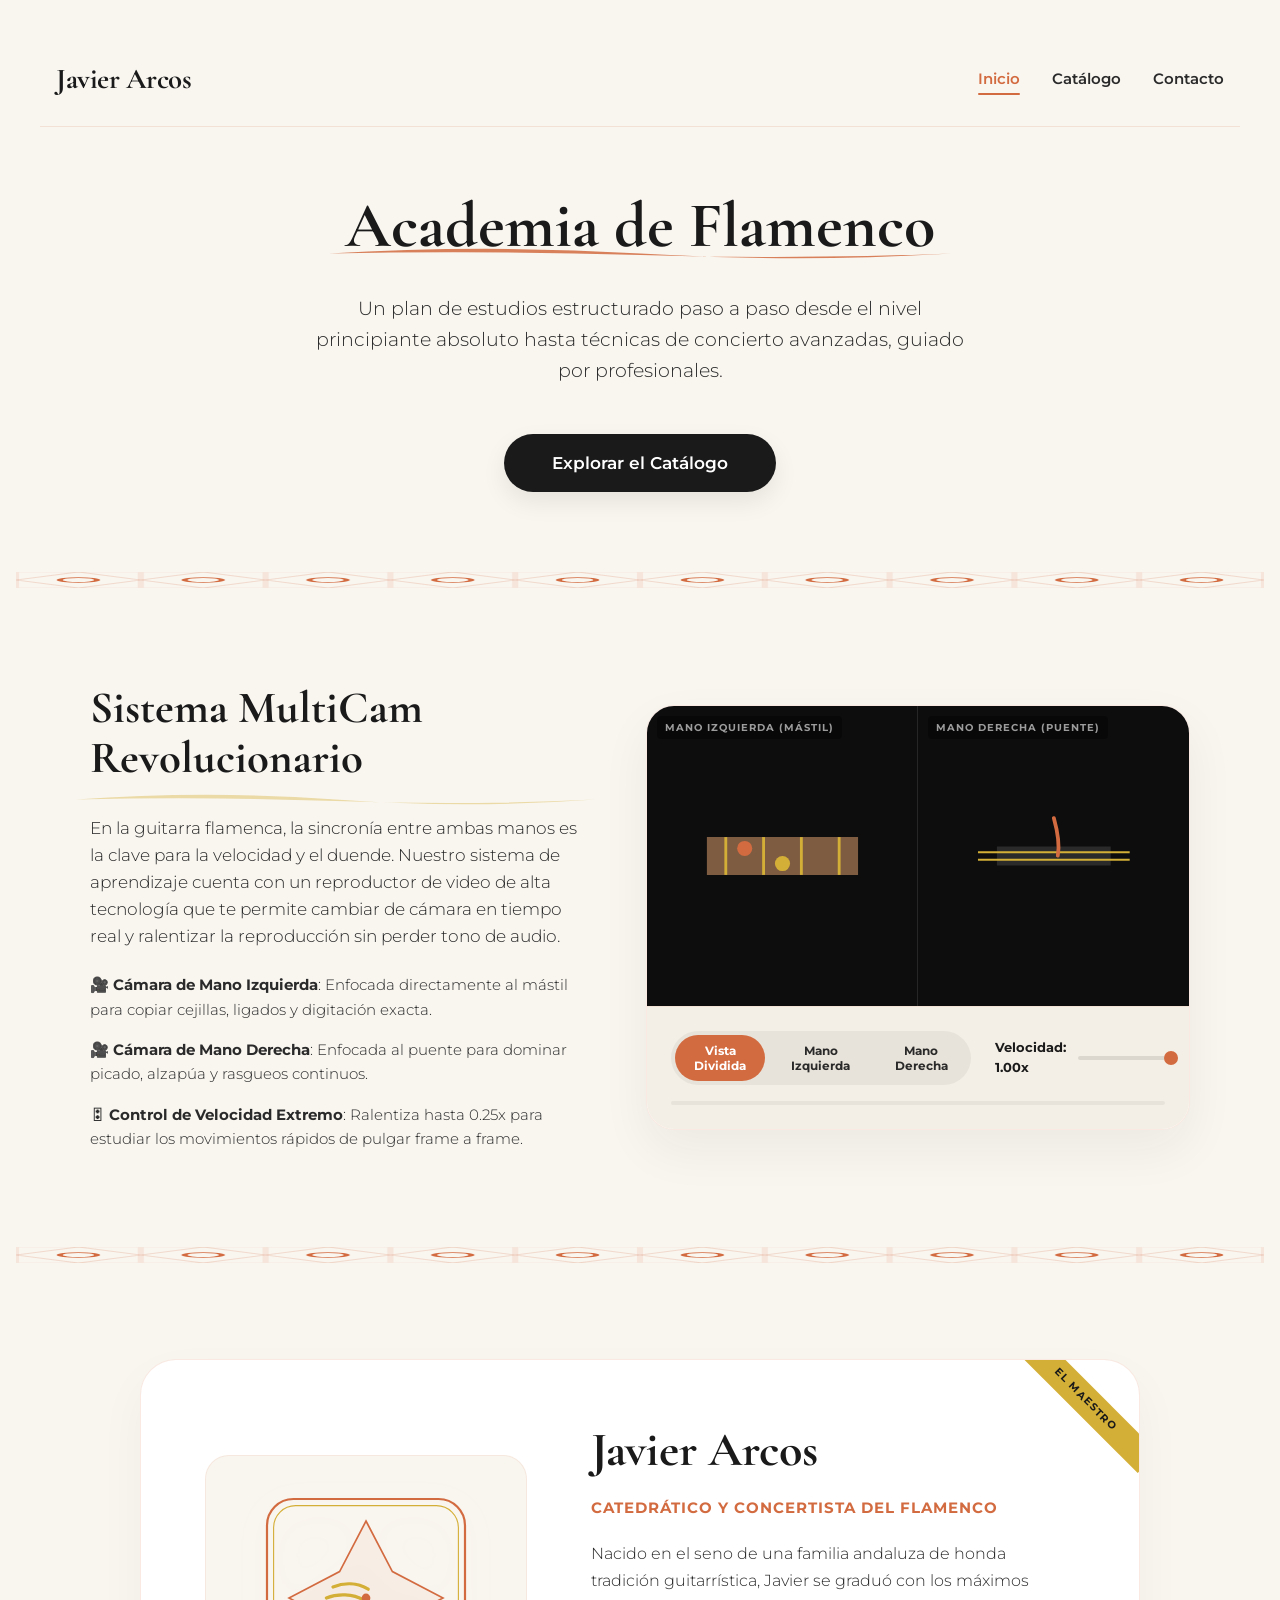
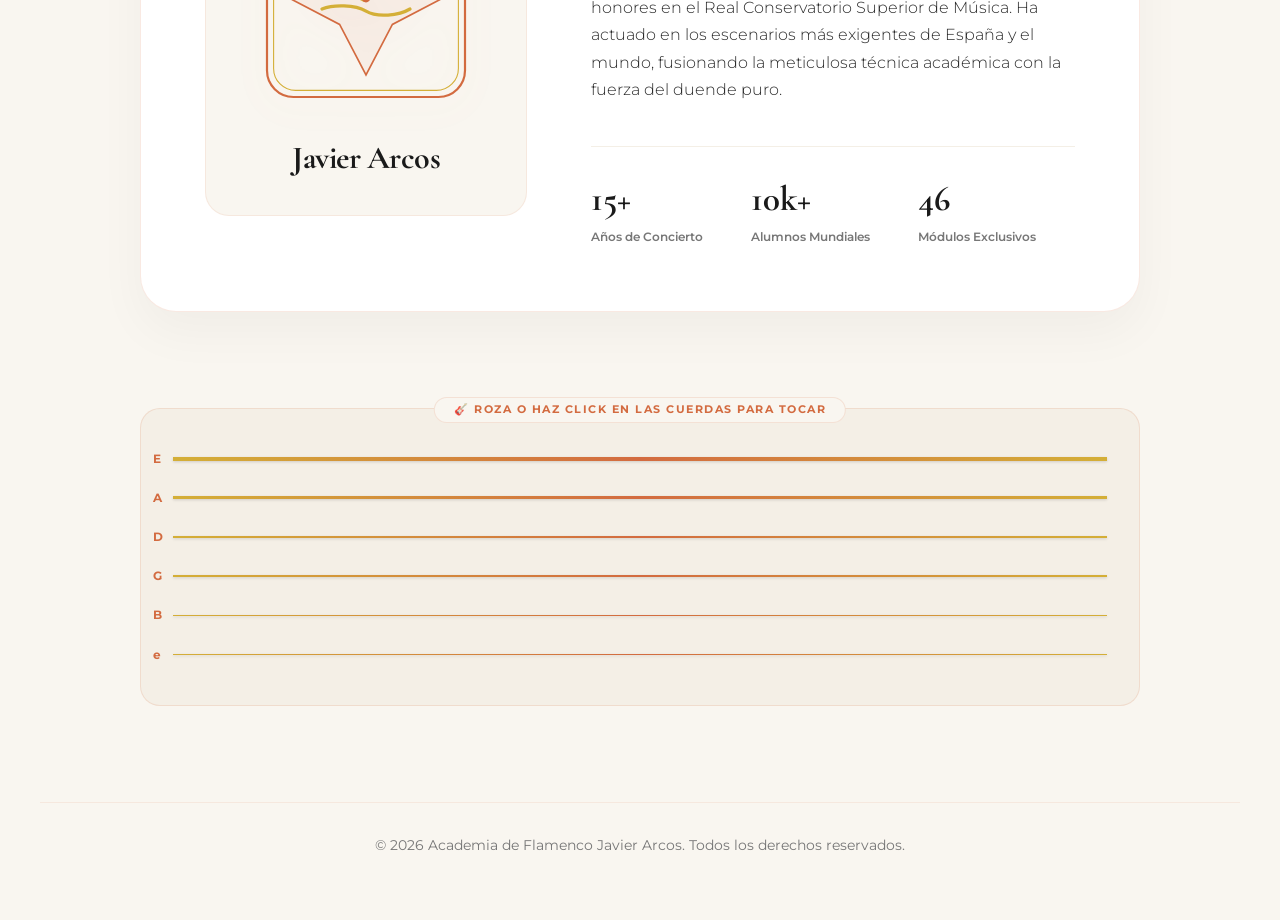
==== index.html @ 4272d0fd "Added initial files" ====
<!DOCTYPE html>
<html lang="es">
<head>
    <meta charset="UTF-8">
    <meta name="viewport" content="width=device-width, initial-scale=1.0">
    <title>Academia de Flamenco Javier Arcos — Inicio</title>
    <!-- Google Fonts: Cormorant Garamond (Serif) & Montserrat (Sans-Serif) -->
    <link rel="preconnect" href="https://fonts.googleapis.com">
    <link rel="preconnect" href="https://fonts.gstatic.com" crossorigin>
    <link href="https://fonts.googleapis.com/css2?family=Cormorant+Garamond:ital,wght@0,400;0,600;0,700;1,400&family=Montserrat:wght@300;400;500;600;700&display=swap" rel="stylesheet">
    
    <style>
        :root {
            --bg-clay: #F9F6F0;
            --bg-clay-dark: #F4EFE6;
            --terra-cotta: #D36B40;
            --pastel-orange: #F4A261;
            --charcoal: #1A1A1A;
            --charcoal-light: #2A2A2A;
            --white: #FFFFFF;
            --transition-smooth: all 0.35s cubic-bezier(0.16, 1, 0.3, 1);
        }

        * {
            box-sizing: border-box;
            margin: 0;
            padding: 0;
        }

        body {
            background-color: var(--bg-clay);
            color: var(--charcoal);
            font-family: 'Montserrat', sans-serif;
            line-height: 1.6;
            padding: 2rem 1rem;
            -webkit-font-smoothing: antialiased;
        }

        /* --- NAVIGATION BAR --- */
        .nav-bar {
            max-width: 1200px;
            margin: 0 auto 3rem auto;
            display: flex;
            justify-content: space-between;
            align-items: center;
            padding: 1.5rem 1rem;
            border-bottom: 1px solid rgba(211, 107, 64, 0.15);
        }

        .nav-logo {
            font-family: 'Cormorant Garamond', serif;
            font-size: 1.8rem;
            font-weight: 700;
            color: var(--charcoal);
            text-decoration: none;
            letter-spacing: -0.5px;
        }

        .nav-links {
            display: flex;
            gap: 2rem;
        }

        .nav-links a {
            font-family: 'Montserrat', sans-serif;
            font-size: 0.95rem;
            font-weight: 600;
            color: var(--charcoal-light);
            text-decoration: none;
            transition: var(--transition-smooth);
            position: relative;
            padding: 0.25rem 0;
        }

        .nav-links a:hover {
            color: var(--terra-cotta);
        }

        .nav-links a.active {
            color: var(--terra-cotta);
        }

        .nav-links a.active::after {
            content: '';
            position: absolute;
            bottom: 0;
            left: 0;
            width: 100%;
            height: 2px;
            background-color: var(--terra-cotta);
            border-radius: 2px;
        }

        /* --- HERO SECTION --- */
        .hero {
            max-width: 1000px;
            margin: 4rem auto;
            text-align: center;
            display: flex;
            flex-direction: column;
            align-items: center;
            gap: 1.5rem;
        }

        .hero h1 {
            font-family: 'Cormorant Garamond', serif;
            font-size: 4rem;
            font-weight: 700;
            line-height: 1.1;
            color: var(--charcoal);
            max-width: 800px;
        }

        .hero p {
            font-size: 1.2rem;
            font-weight: 300;
            color: var(--charcoal-light);
            max-width: 650px;
            margin-bottom: 1.5rem;
        }

        .hero-btn {
            background-color: var(--charcoal);
            color: var(--white);
            border: none;
            padding: 1rem 3rem;
            border-radius: 100px;
            font-weight: 600;
            font-size: 1.05rem;
            text-decoration: none;
            cursor: pointer;
            transition: var(--transition-smooth);
            box-shadow: 0 10px 25px rgba(0, 0, 0, 0.08);
            position: relative;
            overflow: hidden;
            display: inline-block;
        }

        .hero-btn:hover {
            background-color: var(--terra-cotta);
            box-shadow: 0 10px 30px rgba(213, 107, 64, 0.3);
            transform: translateY(-2px);
        }

        /* --- BRUSH STROKES --- */
        .brush-stroke-container {
            position: relative;
            display: inline-block;
            margin-bottom: 0.5rem;
        }

        .brush-stroke-bg {
            position: absolute;
            bottom: -5px;
            left: -5%;
            width: 110%;
            height: 25px;
            z-index: -1;
            pointer-events: none;
        }

        /* --- MUDEJAR DIVIDERS --- */
        .mudejar-divider {
            width: 100%;
            height: 16px;
            display: block;
            margin: 5rem 0;
        }

        /* --- TEACHER CARD SPOTLIGHT --- */
        .teacher-spotlight {
            max-width: 1000px;
            margin: 6rem auto;
            background-color: var(--white);
            border-radius: 36px;
            box-shadow: 0 20px 50px rgba(26,26,26,0.04);
            border: 1px solid rgba(211, 107, 64, 0.15);
            padding: 4rem;
            position: relative;
            overflow: hidden;
        }

        .spotlight-badge {
            position: absolute;
            top: 25px;
            right: -35px;
            background-color: #D4AF37;
            color: var(--charcoal);
            font-size: 0.65rem;
            font-weight: 700;
            padding: 0.4rem 3rem;
            transform: rotate(45deg);
            letter-spacing: 1.5px;
        }

        .teacher-grid {
            display: grid;
            grid-template-columns: 0.8fr 1.2fr;
            gap: 4rem;
            align-items: center;
        }

        .teacher-card-visual {
            background-color: var(--bg-clay);
            border-radius: 24px;
            padding: 2rem;
            border: 1px solid rgba(211, 107, 64, 0.1);
            display: flex;
            flex-direction: column;
            align-items: center;
            gap: 1.5rem;
            position: relative;
        }

        .teacher-svg {
            width: 100%;
            max-width: 220px;
            filter: drop-shadow(0 8px 16px rgba(213, 107, 64, 0.1));
        }

        .teacher-title-overlay {
            font-family: 'Cormorant Garamond', serif;
            font-size: 2rem;
            font-weight: 700;
            color: var(--charcoal);
            text-align: center;
            letter-spacing: -0.5px;
        }

        .teacher-card-bio {
            display: flex;
            flex-direction: column;
            gap: 1.2rem;
        }

        .teacher-card-bio h2 {
            font-family: 'Cormorant Garamond', serif;
            font-size: 3rem;
            font-weight: 700;
            line-height: 1.1;
        }

        .teacher-subtitle {
            font-size: 0.95rem;
            font-weight: 700;
            color: var(--terra-cotta);
            text-transform: uppercase;
            letter-spacing: 1px;
        }

        .teacher-text {
            font-size: 1rem;
            font-weight: 300;
            color: var(--charcoal-light);
            line-height: 1.7;
        }

        .teacher-stats {
            display: flex;
            gap: 3rem;
            margin-top: 1.5rem;
            border-top: 1px solid var(--bg-clay-dark);
            padding-top: 1.5rem;
        }

        .stat-item {
            display: flex;
            flex-direction: column;
        }

        .stat-num {
            font-family: 'Cormorant Garamond', serif;
            font-size: 2.2rem;
            font-weight: 700;
            color: var(--charcoal);
        }

        .stat-label {
            font-size: 0.75rem;
            color: #777;
            font-weight: 600;
        }

        /* --- GUITAR STRINGS BOARD --- */
        .guitar-strings-board {
            width: 100%;
            max-width: 1000px;
            margin: 6rem auto;
            display: flex;
            flex-direction: column;
            gap: 1.2rem;
            padding: 2.5rem 2rem;
            background-color: var(--bg-clay-dark);
            border-radius: 20px;
            border: 1px solid rgba(211, 107, 64, 0.15);
            position: relative;
        }
        
        .guitar-strings-board::before {
            content: '🎸 ROZA O HAZ CLICK EN LAS CUERDAS PARA TOCAR';
            position: absolute;
            top: -12px;
            left: 50%;
            transform: translateX(-50%);
            font-size: 0.7rem;
            font-weight: 700;
            letter-spacing: 1.5px;
            color: var(--terra-cotta);
            background-color: var(--bg-clay);
            padding: 0.2rem 1.2rem;
            border-radius: 100px;
            border: 1px solid rgba(211, 107, 64, 0.15);
        }

        .guitar-string-wrap {
            width: 100%;
            height: 20px;
            display: flex;
            align-items: center;
            position: relative;
            cursor: pointer;
        }

        .guitar-string {
            width: 100%;
            height: var(--thickness);
            background: linear-gradient(90deg, #D4AF37 0%, #D36B40 50%, #D4AF37 100%);
            box-shadow: 0 1px 3px rgba(0,0,0,0.15);
            position: relative;
            transform-origin: 50% 50%;
        }

        .guitar-string-wrap::after {
            content: attr(data-note);
            position: absolute;
            left: -20px;
            top: 50%;
            transform: translateY(-50%);
            font-size: 0.75rem;
            font-weight: 700;
            color: var(--terra-cotta);
        }

        .guitar-string.vibrating {
            animation: pluck 0.6s ease-out;
        }

        @keyframes pluck {
            0% { transform: scaleY(1); }
            15% { transform: translateY(-8px) scaleY(1.3); }
            30% { transform: translateY(6px) scaleY(1.1); }
            45% { transform: translateY(-4px) scaleY(1.2); }
            60% { transform: translateY(3px) scaleY(1.05); }
            75% { transform: translateY(-1.5px) scaleY(1.1); }
            90% { transform: translateY(0.7px) scaleY(1.02); }
            100% { transform: translateY(0) scaleY(1); }
        }

        /* --- MULTICAM WIDGET --- */
        .multicam-section {
            max-width: 1100px;
            margin: 6rem auto;
            display: grid;
            grid-template-columns: 0.95fr 1.05fr;
            gap: 4rem;
            align-items: center;
        }

        .multicam-info h2 {
            font-family: 'Cormorant Garamond', serif;
            font-size: 2.8rem;
            line-height: 1.1;
            margin-bottom: 1.5rem;
        }

        .multicam-info p {
            font-size: 1.05rem;
            font-weight: 300;
            color: var(--charcoal-light);
            margin-bottom: 1.5rem;
        }

        .multicam-features-list {
            list-style: none;
            display: flex;
            flex-direction: column;
            gap: 1rem;
        }

        .multicam-features-list li {
            font-size: 0.95rem;
            font-weight: 300;
            color: var(--charcoal-light);
        }

        /* The Mockup Player Widget */
        .multicam-player-widget {
            background-color: var(--white);
            border-radius: 28px;
            overflow: hidden;
            box-shadow: 0 20px 50px rgba(26,26,26,0.06);
            border: 1px solid rgba(211, 107, 64, 0.15);
            display: flex;
            flex-direction: column;
        }

        .player-screen {
            background-color: #0d0d0d;
            height: 300px;
            position: relative;
            overflow: hidden;
        }

        .player-view-split {
            display: grid;
            grid-template-columns: 1fr 1fr;
            height: 100%;
            transition: var(--transition-smooth);
        }

        .split-view {
            height: 100%;
            display: flex;
            flex-direction: column;
            justify-content: center;
            align-items: center;
            position: relative;
            border-right: 1px solid rgba(255, 255, 255, 0.1);
        }

        .split-view:last-child {
            border-right: none;
        }

        .view-label {
            position: absolute;
            top: 10px;
            left: 10px;
            font-size: 0.65rem;
            font-weight: 700;
            text-transform: uppercase;
            letter-spacing: 1px;
            color: rgba(255,255,255,0.6);
            background-color: rgba(0,0,0,0.4);
            padding: 0.2rem 0.5rem;
            border-radius: 4px;
            z-index: 5;
        }

        .fret-svg, .bridge-svg {
            width: 70%;
            height: 70%;
        }

        /* SVG Animations */
        @keyframes fretMove {
            0% { transform: translate(0, 0); }
            50% { transform: translate(15px, -5px); }
            100% { transform: translate(0, 0); }
        }

        @keyframes bridgeStrum {
            0% { stroke-dashoffset: 0; opacity: 0.5; }
            50% { stroke-dashoffset: 10; opacity: 1; transform: scaleY(1.1); }
            100% { stroke-dashoffset: 0; opacity: 0.5; }
        }

        .finger-dot {
            animation: fretMove 2s infinite ease-in-out;
        }
        .finger-dot-delayed {
            animation: fretMove 2s infinite ease-in-out;
            animation-delay: 1s;
        }
        .strum-arc {
            stroke-dasharray: 20;
            animation: bridgeStrum 1s infinite ease-in-out;
            transform-origin: 50% 50%;
        }

        .player-controls {
            padding: 1.5rem;
            background-color: var(--bg-clay-dark);
            border-top: 1px solid rgba(211, 107, 64, 0.1);
        }

        .control-row {
            display: flex;
            justify-content: space-between;
            align-items: center;
            gap: 1.5rem;
            margin-bottom: 1rem;
        }

        .camera-tabs {
            display: flex;
            gap: 0.4rem;
            background-color: rgba(0,0,0,0.05);
            padding: 0.25rem;
            border-radius: 100px;
        }

        .camera-tab {
            background: none;
            border: none;
            outline: none;
            padding: 0.5rem 1.2rem;
            font-family: 'Montserrat', sans-serif;
            font-size: 0.75rem;
            font-weight: 700;
            color: var(--charcoal-light);
            border-radius: 100px;
            cursor: pointer;
            transition: var(--transition-smooth);
        }

        .camera-tab.active {
            background-color: var(--terra-cotta);
            color: var(--white);
        }

        .playback-speed {
            display: flex;
            align-items: center;
            gap: 0.75rem;
            font-size: 0.8rem;
            font-weight: 700;
            color: var(--charcoal);
        }

        .playback-speed input[type="range"] {
            -webkit-appearance: none;
            width: 100px;
            height: 4px;
            background: rgba(0,0,0,0.1);
            border-radius: 10px;
            outline: none;
        }

        .playback-speed input[type="range"]::-webkit-slider-thumb {
            -webkit-appearance: none;
            width: 14px;
            height: 14px;
            border-radius: 50%;
            background-color: var(--terra-cotta);
            cursor: pointer;
            transition: var(--transition-smooth);
        }

        .playback-speed input[type="range"]::-webkit-slider-thumb:hover {
            transform: scale(1.2);
        }

        .timeline-bar {
            width: 100%;
            height: 4px;
            background-color: rgba(0,0,0,0.05);
            border-radius: 10px;
            overflow: hidden;
        }

        .timeline-progress {
            width: 0%;
            height: 100%;
            background-color: var(--terra-cotta);
            animation: progressTime 10s infinite linear;
        }

        @keyframes progressTime {
            0% { width: 0%; }
            100% { width: 100%; }
        }

        /* Footer styling */
        footer {
            max-width: 1200px;
            margin: 6rem auto 2rem auto;
            text-align: center;
            border-top: 1px solid rgba(211, 107, 64, 0.1);
            padding-top: 2rem;
            font-size: 0.85rem;
            color: #777;
        }

        @media (max-width: 850px) {
            .hero h1 {
                font-size: 2.8rem;
            }
            .multicam-section {
                grid-template-columns: 1fr;
                gap: 2.5rem;
            }
            .nav-bar {
                flex-direction: column;
                gap: 1rem;
            }
        }
    </style>
</head>
<body>

    <nav class="nav-bar">
        <a href="index.html" class="nav-logo">Javier Arcos</a>
        <div class="nav-links">
            <a href="index.html" class="active">Inicio</a>
            <a href="catalogo.html">Catálogo</a>
            <a href="contacto.html">Contacto</a>
        </div>
    </nav>

    <main>
        <!-- Hero section -->
        <section class="hero">
            <div class="brush-stroke-container">
                <h1>Academia de Flamenco</h1>
                <svg class="brush-stroke-bg" viewBox="0 0 500 80" preserveAspectRatio="none">
                    <path d="M 10,40 Q 130,10 250,40 T 490,40 Q 370,60 250,45 T 10,40" fill="var(--terra-cotta)" opacity="0.85"/>
                </svg>
            </div>
            <p>Un plan de estudios estructurado paso a paso desde el nivel principiante absoluto hasta técnicas de concierto avanzadas, guiado por profesionales.</p>
            <a href="catalogo.html" class="hero-btn">Explorar el Catálogo</a>
        </section>

        <!-- Mudéjar Divider -->
        <svg class="mudejar-divider" viewBox="0 0 100 10" preserveAspectRatio="none">
            <pattern id="tile-pattern-1" width="10" height="10" patternUnits="userSpaceOnUse">
                <rect width="10" height="10" fill="none" stroke="rgba(211, 107, 64, 0.12)" stroke-width="0.5"/>
                <path d="M 5,0 L 10,5 L 5,10 L 0,5 Z" fill="none" stroke="rgba(211, 107, 64, 0.2)" stroke-width="0.5"/>
                <circle cx="5" cy="5" r="1.5" fill="none" stroke="var(--terra-cotta)" stroke-width="0.5"/>
            </pattern>
            <rect width="100" height="10" fill="url(#tile-pattern-1)" />
        </svg>

        <!-- MultiCam Section -->
        <section class="multicam-section">
            <div class="multicam-info">
                <div class="brush-stroke-container">
                    <h2>Sistema MultiCam Revolucionario</h2>
                    <svg class="brush-stroke-bg" viewBox="0 0 500 80" preserveAspectRatio="none">
                        <path d="M 10,40 Q 130,10 250,40 T 490,40 Q 370,60 250,45 T 10,40" fill="#D4AF37" opacity="0.4"/>
                    </svg>
                </div>
                <p>
                    En la guitarra flamenca, la sincronía entre ambas manos es la clave para la velocidad y el duende. Nuestro sistema de aprendizaje cuenta con un reproductor de video de alta tecnología que te permite cambiar de cámara en tiempo real y ralentizar la reproducción sin perder tono de audio.
                </p>
                <ul class="multicam-features-list">
                    <li>🎥 <strong>Cámara de Mano Izquierda</strong>: Enfocada directamente al mástil para copiar cejillas, ligados y digitación exacta.</li>
                    <li>🎥 <strong>Cámara de Mano Derecha</strong>: Enfocada al puente para dominar picado, alzapúa y rasgueos continuos.</li>
                    <li>🎛 <strong>Control de Velocidad Extremo</strong>: Ralentiza hasta 0.25x para estudiar los movimientos rápidos de pulgar frame a frame.</li>
                </ul>
            </div>

            <!-- Interactive MultiCam Mockup Player -->
            <div class="multicam-player-widget">
                <div class="player-screen">
                    <div class="player-view-split" id="player-view-split">
                        <div class="split-view left-view">
                            <div class="view-label">Mano Izquierda (Mástil)</div>
                            <!-- Vector Guitar neck drawing -->
                            <svg viewBox="0 0 100 100" class="fret-svg">
                                <line x1="10" y1="50" x2="90" y2="50" stroke="#7D5C42" stroke-width="20"/>
                                <line x1="20" y1="40" x2="20" y2="60" stroke="#D4AF37" stroke-width="1.5"/>
                                <line x1="40" y1="40" x2="40" y2="60" stroke="#D4AF37" stroke-width="1.5"/>
                                <line x1="60" y1="40" x2="60" y2="60" stroke="#D4AF37" stroke-width="1.5"/>
                                <line x1="80" y1="40" x2="80" y2="60" stroke="#D4AF37" stroke-width="1.5"/>
                                <!-- Finger markers -->
                                <circle cx="30" cy="46" r="4" fill="var(--terra-cotta)" class="finger-dot"/>
                                <circle cx="50" cy="54" r="4" fill="#D4AF37" class="finger-dot-delayed"/>
                            </svg>
                        </div>
                        <div class="split-view right-view">
                            <div class="view-label">Mano Derecha (Puente)</div>
                            <!-- Vector Strumming bridge drawing -->
                            <svg viewBox="0 0 100 100" class="bridge-svg">
                                <rect x="20" y="45" width="60" height="10" fill="#2A2A2A"/>
                                <line x1="10" y1="48" x2="90" y2="48" stroke="#D4AF37" stroke-width="1"/>
                                <line x1="10" y1="52" x2="90" y2="52" stroke="#D4AF37" stroke-width="1"/>
                                <!-- Alzapúa finger path animation -->
                                <path d="M 50,30 Q 55,48 50,55" fill="none" stroke="var(--terra-cotta)" stroke-width="2" class="strum-arc" stroke-linecap="round"/>
                            </svg>
                        </div>
                    </div>
                </div>
                
                <div class="player-controls">
                    <div class="control-row">
                        <div class="camera-tabs">
                            <button class="camera-tab active" onclick="setPlayerView('split')">Vista Dividida</button>
                            <button class="camera-tab" onclick="setPlayerView('left')">Mano Izquierda</button>
                            <button class="camera-tab" onclick="setPlayerView('right')">Mano Derecha</button>
                        </div>
                        <div class="playback-speed">
                            <span id="speed-label">Velocidad: 1.00x</span>
                            <input type="range" id="speed-slider" min="0.25" max="1.0" step="0.25" value="1.0" oninput="updatePlayerSpeed(this.value)">
                        </div>
                    </div>
                    <div class="timeline-bar">
                        <div class="timeline-progress" id="timeline-progress"></div>
                    </div>
                </div>
            </div>
        </section>

        <!-- Mudéjar Divider -->
        <svg class="mudejar-divider" viewBox="0 0 100 10" preserveAspectRatio="none">
            <pattern id="tile-pattern-2" width="10" height="10" patternUnits="userSpaceOnUse">
                <rect width="10" height="10" fill="none" stroke="rgba(211, 107, 64, 0.12)" stroke-width="0.5"/>
                <path d="M 5,0 L 10,5 L 5,10 L 0,5 Z" fill="none" stroke="rgba(211, 107, 64, 0.2)" stroke-width="0.5"/>
                <circle cx="5" cy="5" r="1.5" fill="none" stroke="var(--terra-cotta)" stroke-width="0.5"/>
            </pattern>
            <rect width="100" height="10" fill="url(#tile-pattern-2)" />
        </svg>

        <!-- Teacher spotlight section -->
        <section class="teacher-spotlight">
            <div class="spotlight-badge">EL MAESTRO</div>
            <div class="teacher-grid">
                <div class="teacher-card-visual">
                    <!-- Geometric Mudéjar tile frame with vector graphic -->
                    <svg viewBox="0 0 100 100" class="teacher-svg">
                        <rect x="5" y="5" width="90" height="90" rx="12" fill="none" stroke="var(--terra-cotta)" stroke-width="1"/>
                        <rect x="8" y="8" width="84" height="84" rx="10" fill="none" stroke="#D4AF37" stroke-width="0.5"/>
                        <!-- Star tile geometry -->
                        <path d="M 50,15 L 62,38 L 85,50 L 62,62 L 50,85 L 38,62 L 15,50 L 38,38 Z" fill="rgba(213, 107, 64, 0.05)" stroke="var(--terra-cotta)" stroke-width="0.75"/>
                        <!-- Strumming hand vector representation -->
                        <path d="M 30,55 C 35,53 45,53 50,56 C 55,59 65,58 70,55 M 32,50 C 37,48 44,48 49,51 M 35,45 C 40,43 46,43 51,46" fill="none" stroke="#D4AF37" stroke-width="1.5" stroke-linecap="round"/>
                        <circle cx="50" cy="50" r="2" fill="var(--terra-cotta)"/>
                    </svg>
                    <div class="teacher-title-overlay">Javier Arcos</div>
                </div>
                <div class="teacher-card-bio">
                    <h2>Javier Arcos</h2>
                    <p class="teacher-subtitle">Catedrático y Concertista del Flamenco</p>
                    <p class="teacher-text">
                        Nacido en el seno de una familia andaluza de honda tradición guitarrística, Javier se graduó con los máximos honores en el Real Conservatorio Superior de Música. Ha actuado en los escenarios más exigentes de España y el mundo, fusionando la meticulosa técnica académica con la fuerza del duende puro.
                    </p>
                    <div class="teacher-stats">
                        <div class="stat-item">
                            <span class="stat-num">15+</span>
                            <span class="stat-label">Años de Concierto</span>
                        </div>
                        <div class="stat-item">
                            <span class="stat-num">10k+</span>
                            <span class="stat-label">Alumnos Mundiales</span>
                        </div>
                        <div class="stat-item">
                            <span class="stat-num">46</span>
                            <span class="stat-label">Módulos Exclusivos</span>
                        </div>
                    </div>
                </div>
            </div>
        </section>

        <!-- Guitar strings interactive board -->
        <div class="guitar-strings-board">
            <div class="guitar-string-wrap" data-note="E" onclick="pluckString(this)">
                <div class="guitar-string" style="--thickness: 4px;"></div>
            </div>
            <div class="guitar-string-wrap" data-note="A" onclick="pluckString(this)">
                <div class="guitar-string" style="--thickness: 3.2px;"></div>
            </div>
            <div class="guitar-string-wrap" data-note="D" onclick="pluckString(this)">
                <div class="guitar-string" style="--thickness: 2.6px;"></div>
            </div>
            <div class="guitar-string-wrap" data-note="G" onclick="pluckString(this)">
                <div class="guitar-string" style="--thickness: 2px;"></div>
            </div>
            <div class="guitar-string-wrap" data-note="B" onclick="pluckString(this)">
                <div class="guitar-string" style="--thickness: 1.4px;"></div>
            </div>
            <div class="guitar-string-wrap" data-note="e" onclick="pluckString(this)">
                <div class="guitar-string" style="--thickness: 0.9px;"></div>
            </div>
        </div>
    </main>

    <footer>
        <p>&copy; 2026 Academia de Flamenco Javier Arcos. Todos los derechos reservados.</p>
    </footer>

    <script>
        // --- MULTICAM MOCK PLAYER VIEW CONTROLLER ---
        function setPlayerView(view) {
            const screen = document.getElementById('player-view-split');
            const leftView = screen.querySelector('.left-view');
            const rightView = screen.querySelector('.right-view');
            
            // Update active tab buttons
            const tabs = document.querySelectorAll('.camera-tab');
            tabs.forEach(tab => tab.classList.remove('active'));
            
            if (event && event.currentTarget) {
                event.currentTarget.classList.add('active');
            }

            if (view === 'split') {
                screen.style.gridTemplateColumns = '1fr 1fr';
                leftView.style.display = 'flex';
                rightView.style.display = 'flex';
            } else if (view === 'left') {
                screen.style.gridTemplateColumns = '1fr';
                leftView.style.display = 'flex';
                rightView.style.display = 'none';
            } else if (view === 'right') {
                screen.style.gridTemplateColumns = '1fr';
                leftView.style.display = 'none';
                rightView.style.display = 'flex';
            }
        }

        // --- PLAYBACK SPEED CONTROL CONTROLLER ---
        function updatePlayerSpeed(val) {
            const label = document.getElementById('speed-label');
            label.innerText = `Velocidad: ${parseFloat(val).toFixed(2)}x` + (val < 1.0 ? ' (Lento)' : '');
            
            const fingerDots = document.querySelectorAll('.finger-dot, .finger-dot-delayed');
            const strumArcs = document.querySelectorAll('.strum-arc');
            const progress = document.getElementById('timeline-progress');
            
            const factor = 1.0 / val;
            
            fingerDots.forEach(dot => {
                dot.style.animationDuration = `${2 * factor}s`;
            });
            strumArcs.forEach(arc => {
                arc.style.animationDuration = `${1 * factor}s`;
            });
            
            // Re-trigger timeline progression with updated duration
            progress.style.animation = 'none';
            progress.offsetHeight; // trigger reflow
            progress.style.animation = `progressTime ${10 * factor}s infinite linear`;
        }

        // --- WEB AUDIO GUITAR STRING PLUCKER ---
        function playGuitarStringAudio(note) {
            const freqs = {
                'E': 82.41,
                'A': 110.00,
                'D': 146.83,
                'G': 196.00,
                'B': 246.94,
                'e': 329.63
            };
            const freq = freqs[note];
            if (!freq) return;
            
            try {
                const ctx = new (window.AudioContext || window.webkitAudioContext)();
                const osc = ctx.createOscillator();
                const gain = ctx.createGain();
                
                // Classical guitar style plucked string simulation
                osc.type = 'triangle';
                osc.frequency.setValueAtTime(freq, ctx.currentTime);
                
                // Attack & Decay Envelope
                gain.gain.setValueAtTime(0.3, ctx.currentTime);
                gain.gain.exponentialRampToValueAtTime(0.001, ctx.currentTime + 1.2);
                
                osc.connect(gain);
                gain.connect(ctx.destination);
                
                osc.start();
                osc.stop(ctx.currentTime + 1.2);
            } catch (e) {
                console.log("AudioContext blocked or not supported by browser");
            }
        }

        function pluckString(wrapper) {
            const string = wrapper.querySelector('.guitar-string');
            const note = wrapper.getAttribute('data-note');
            
            // Triggers CSS vibration animation
            string.classList.remove('vibrating');
            void string.offsetWidth; // trigger reflow
            string.classList.add('vibrating');
            
            // Plays corresponding note frequency
            playGuitarStringAudio(note);
        }

        // Add hover pluck trigger to string wraps
        document.querySelectorAll('.guitar-string-wrap').forEach(wrap => {
            wrap.addEventListener('mouseenter', () => {
                pluckString(wrap);
            });
        });
    </script>
</body>
</html>
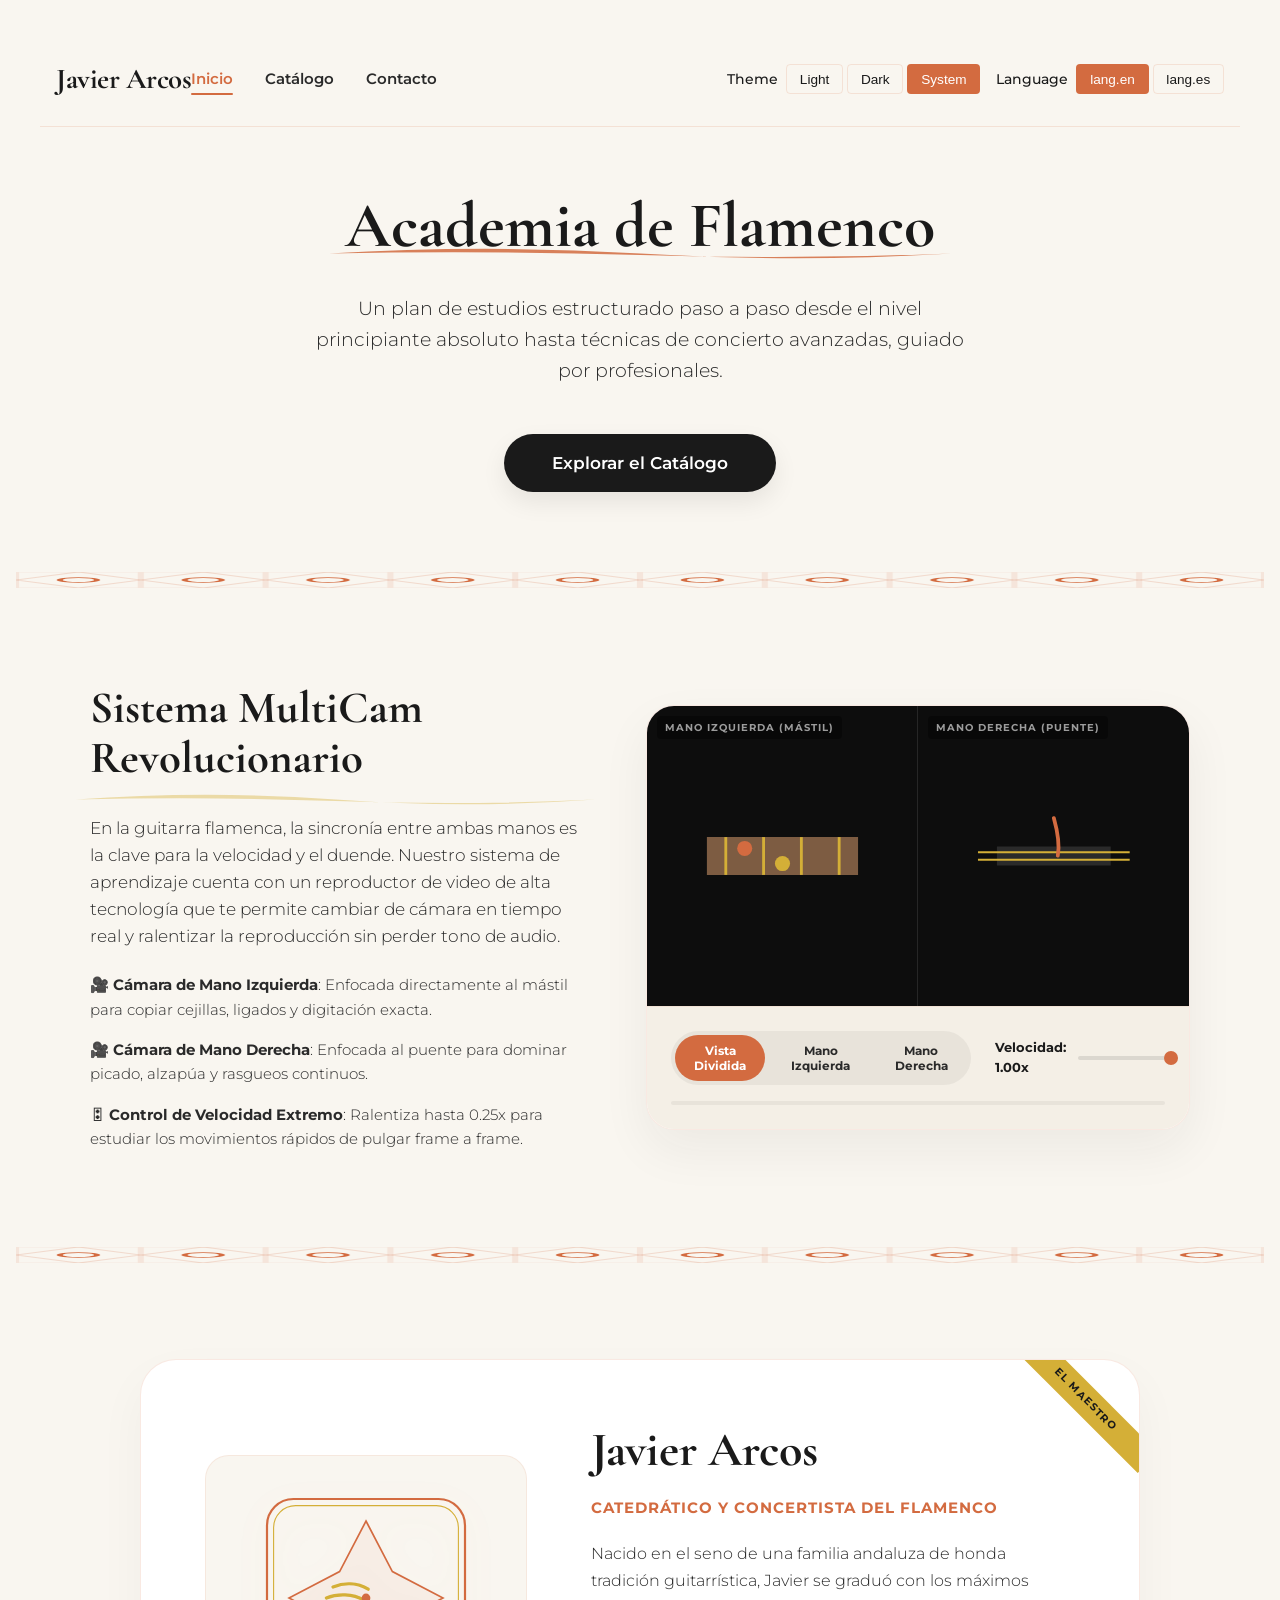
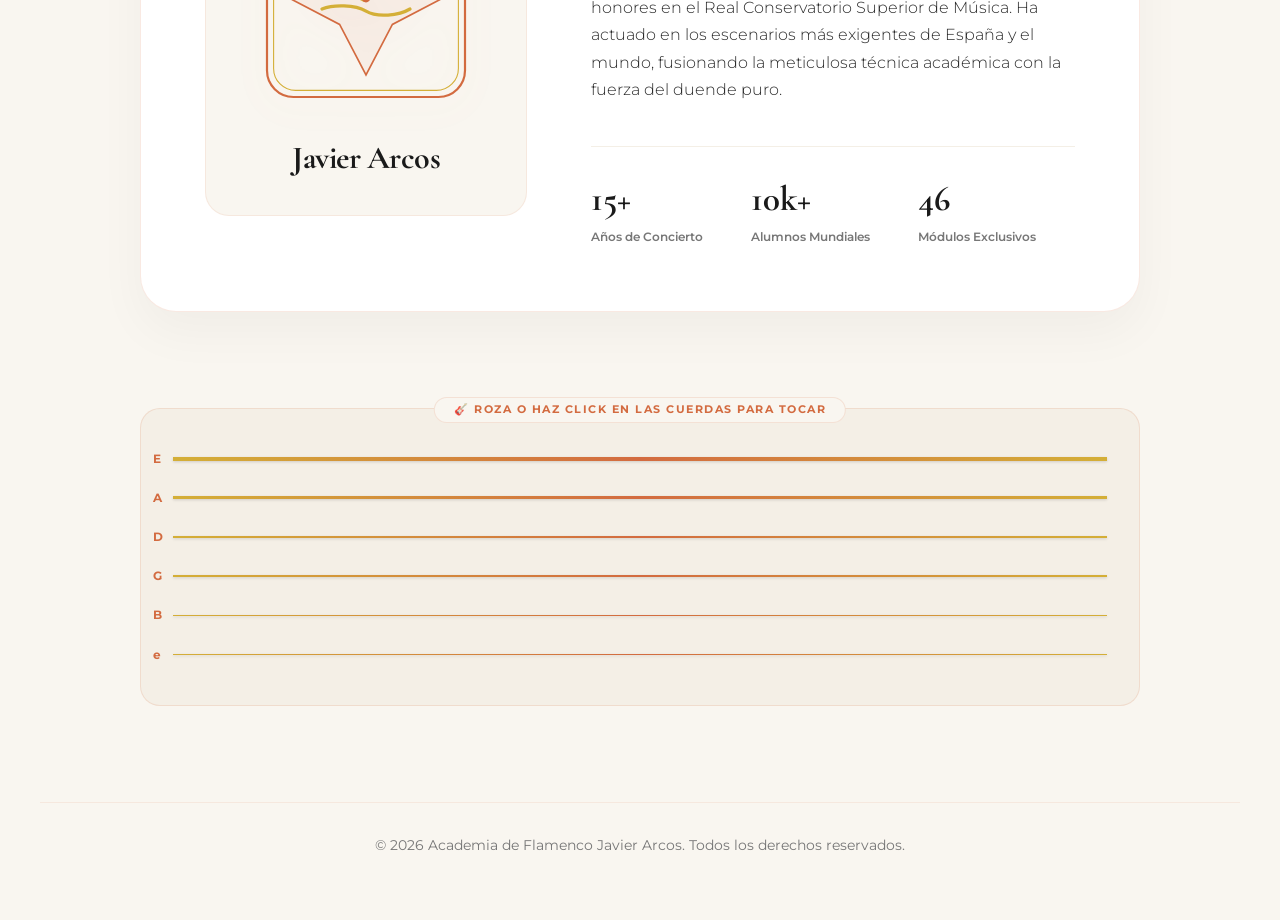
==== commit 764568b1: "feat: implement dark mode and localization system Add comprehensive dark mode support with: - System" ====
--- a/index.html
+++ b/index.html
@@ -596,6 +596,11 @@
             }
         }
     </style>
+    <!-- Theme and Localization -->
+    <link rel="stylesheet" href="./theme.css">
+    <script src="./theme-manager.js"></script>
+    <script src="./i18n-manager.js"></script>
+    <script src="./controls.js"></script>
 </head>
 <body>
 
--- a/theme.css
+++ b/theme.css
@@ -0,0 +1,241 @@
+/**
+ * Theme Stylesheet
+ * Provides dark and light mode color schemes
+ */
+
+:root {
+  /* Light mode colors */
+  --bg-clay: #F9F6F0;
+  --bg-clay-dark: #F4EFE6;
+  --terra-cotta: #D36B40;
+  --pastel-orange: #F4A261;
+  --charcoal: #1A1A1A;
+  --charcoal-light: #2A2A2A;
+  --white: #FFFFFF;
+  --transition-smooth: all 0.35s cubic-bezier(0.16, 1, 0.3, 1);
+  
+  /* Additional light mode colors */
+  --border-color: rgba(211, 107, 64, 0.15);
+  --text-secondary: rgba(26, 26, 26, 0.7);
+  --shadow-light: rgba(26, 26, 26, 0.04);
+  --shadow-medium: rgba(213, 107, 64, 0.3);
+}
+
+/* Dark mode theme */
+[data-theme="dark"] {
+  --bg-clay: #0F0F0F;
+  --bg-clay-dark: #1A1A1A;
+  --terra-cotta: #FF8C5A;
+  --pastel-orange: #FFB380;
+  --charcoal: #E8E8E8;
+  --charcoal-light: #D0D0D0;
+  --white: #1A1A1A;
+  --border-color: rgba(255, 140, 90, 0.2);
+  --text-secondary: rgba(232, 232, 232, 0.7);
+  --shadow-light: rgba(0, 0, 0, 0.3);
+  --shadow-medium: rgba(255, 140, 90, 0.2);
+}
+
+/* Smooth theme transitions */
+html.theme-transition,
+html.theme-transition *,
+html.theme-transition *:before,
+html.theme-transition *:after {
+  transition: background-color 0.35s cubic-bezier(0.16, 1, 0.3, 1),
+              color 0.35s cubic-bezier(0.16, 1, 0.3, 1),
+              border-color 0.35s cubic-bezier(0.16, 1, 0.3, 1),
+              box-shadow 0.35s cubic-bezier(0.16, 1, 0.3, 1) !important;
+}
+
+/* Apply color variables to existing elements */
+body {
+  background-color: var(--bg-clay);
+  color: var(--charcoal);
+}
+
+/* Navigation */
+.nav-bar {
+  border-bottom-color: var(--border-color);
+}
+
+.nav-logo {
+  color: var(--charcoal);
+}
+
+.nav-links a {
+  color: var(--charcoal-light);
+}
+
+.nav-links a:hover {
+  color: var(--terra-cotta);
+}
+
+.nav-links a.active {
+  color: var(--terra-cotta);
+}
+
+.nav-links a.active::after {
+  background-color: var(--terra-cotta);
+}
+
+/* Hero section */
+.hero h1 {
+  color: var(--charcoal);
+}
+
+.hero p {
+  color: var(--charcoal-light);
+}
+
+.hero-btn {
+  background-color: var(--charcoal);
+  color: var(--white) !important;
+}
+
+[data-theme="dark"] .hero-btn {
+  background-color: var(--terra-cotta);
+  color: var(--charcoal) !important;
+}
+
+.hero-btn:hover {
+  background-color: var(--terra-cotta);
+  box-shadow: 0 10px 30px var(--shadow-medium);
+}
+
+/* Cards and containers */
+.teacher-spotlight {
+  background-color: var(--white);
+  border-color: var(--border-color);
+  box-shadow: 0 20px 50px var(--shadow-light);
+}
+
+[data-theme="dark"] .teacher-spotlight {
+  background-color: var(--bg-clay-dark);
+}
+
+/* Form elements */
+input, textarea, select {
+  background-color: var(--white);
+  color: var(--charcoal);
+  border-color: var(--border-color);
+}
+
+[data-theme="dark"] input,
+[data-theme="dark"] textarea,
+[data-theme="dark"] select {
+  background-color: var(--bg-clay-dark);
+  color: var(--charcoal-light);
+}
+
+input::placeholder, textarea::placeholder {
+  color: var(--text-secondary);
+}
+
+/* Buttons */
+button {
+  transition: all 0.35s cubic-bezier(0.16, 1, 0.3, 1);
+}
+
+/* Links */
+a {
+  color: var(--terra-cotta);
+}
+
+a:hover {
+  color: var(--pastel-orange);
+}
+
+/* Code blocks if present */
+code, pre {
+  background-color: var(--white);
+  color: var(--charcoal);
+  border-color: var(--border-color);
+}
+
+[data-theme="dark"] code,
+[data-theme="dark"] pre {
+  background-color: var(--bg-clay-dark);
+  color: var(--charcoal-light);
+}
+
+/* Borders and dividers */
+hr, .divider {
+  border-color: var(--border-color);
+}
+
+/* Theme switcher button styling */
+.theme-switch-button {
+  background: transparent;
+  border: 1px solid var(--border-color);
+  color: var(--charcoal);
+  padding: 0.5rem 1rem;
+  border-radius: 6px;
+  cursor: pointer;
+  font-size: 0.9rem;
+  transition: all 0.35s cubic-bezier(0.16, 1, 0.3, 1);
+  font-weight: 500;
+}
+
+.theme-switch-button:hover {
+  border-color: var(--terra-cotta);
+  color: var(--terra-cotta);
+}
+
+.theme-switch-button.active {
+  background-color: var(--terra-cotta);
+  color: var(--white);
+  border-color: var(--terra-cotta);
+}
+
+[data-theme="dark"] .theme-switch-button.active {
+  color: var(--charcoal);
+}
+
+/* Language switcher styling */
+.lang-switch-button {
+  background: transparent;
+  border: 1px solid var(--border-color);
+  color: var(--charcoal);
+  padding: 0.5rem 1rem;
+  border-radius: 6px;
+  cursor: pointer;
+  font-size: 0.9rem;
+  transition: all 0.35s cubic-bezier(0.16, 1, 0.3, 1);
+  font-weight: 500;
+}
+
+.lang-switch-button:hover {
+  border-color: var(--terra-cotta);
+  color: var(--terra-cotta);
+}
+
+.lang-switch-button.active {
+  background-color: var(--terra-cotta);
+  color: var(--white);
+  border-color: var(--terra-cotta);
+}
+
+[data-theme="dark"] .lang-switch-button.active {
+  color: var(--charcoal);
+}
+
+/* Controls container */
+.controls-container {
+  display: flex;
+  gap: 1rem;
+  align-items: center;
+  flex-wrap: wrap;
+}
+
+.control-group {
+  display: flex;
+  gap: 0.5rem;
+  align-items: center;
+}
+
+.control-label {
+  font-size: 0.9rem;
+  font-weight: 500;
+  color: var(--charcoal);
+  white-space: nowrap;
+}
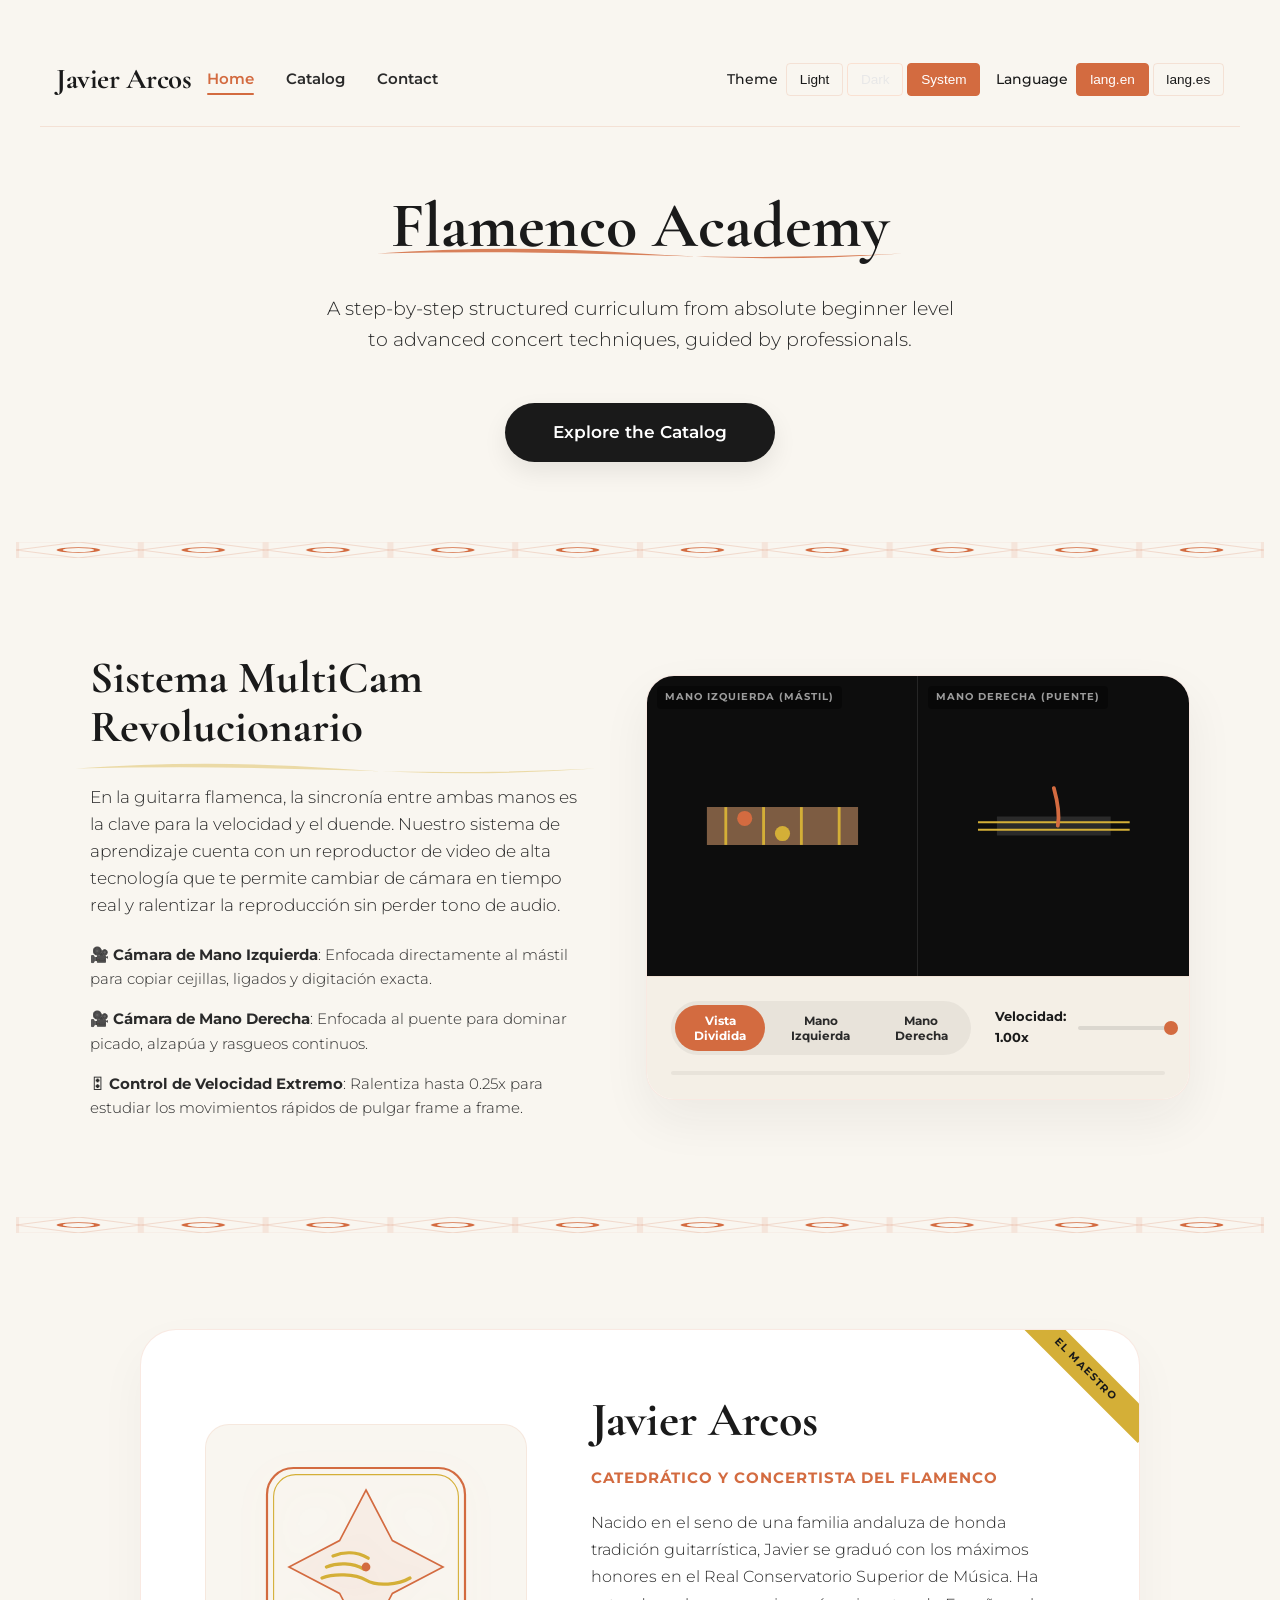
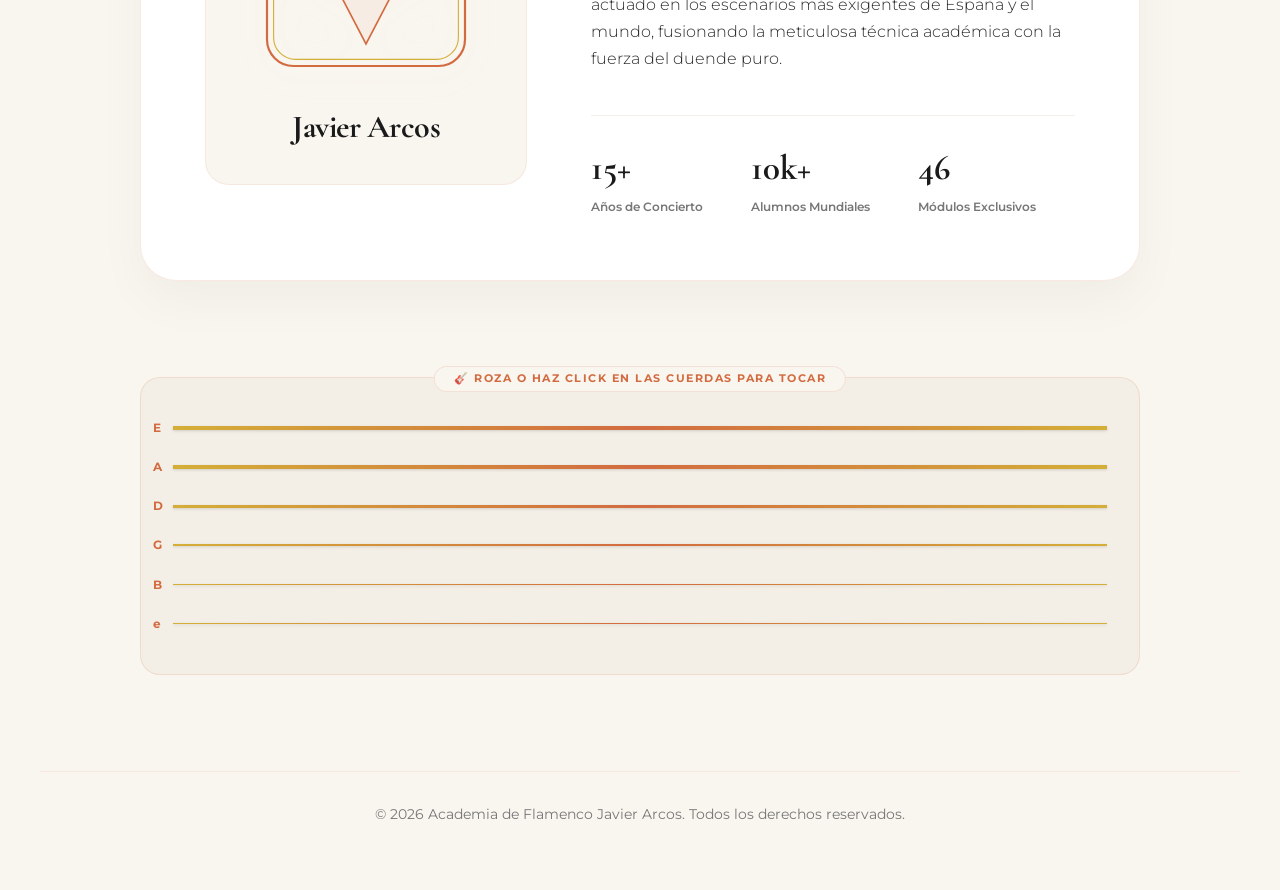
==== commit 3c6c3a34: "fix: add page content translations and fix layout spacing - Add data-i18n attributes to all page con" ====
--- a/index.html
+++ b/index.html
@@ -605,11 +605,11 @@
 <body>
 
     <nav class="nav-bar">
-        <a href="index.html" class="nav-logo">Javier Arcos</a>
+        <a href="index.html" class="nav-logo" data-i18n="logo">Javier Arcos</a>
         <div class="nav-links">
-            <a href="index.html" class="active">Inicio</a>
-            <a href="catalogo.html">Catálogo</a>
-            <a href="contacto.html">Contacto</a>
+            <a href="index.html" class="active" data-i18n="nav.home">Inicio</a>
+            <a href="catalogo.html" data-i18n="nav.catalog">Catálogo</a>
+            <a href="contacto.html" data-i18n="nav.contact">Contacto</a>
         </div>
     </nav>
 
@@ -617,13 +617,13 @@
         <!-- Hero section -->
         <section class="hero">
             <div class="brush-stroke-container">
-                <h1>Academia de Flamenco</h1>
+                <h1 data-i18n="hero.title">Academia de Flamenco</h1>
                 <svg class="brush-stroke-bg" viewBox="0 0 500 80" preserveAspectRatio="none">
                     <path d="M 10,40 Q 130,10 250,40 T 490,40 Q 370,60 250,45 T 10,40" fill="var(--terra-cotta)" opacity="0.85"/>
                 </svg>
             </div>
-            <p>Un plan de estudios estructurado paso a paso desde el nivel principiante absoluto hasta técnicas de concierto avanzadas, guiado por profesionales.</p>
-            <a href="catalogo.html" class="hero-btn">Explorar el Catálogo</a>
+            <p data-i18n="hero.subtitle">Un plan de estudios estructurado paso a paso desde el nivel principiante absoluto hasta técnicas de concierto avanzadas, guiado por profesionales.</p>
+            <a href="catalogo.html" class="hero-btn" data-i18n="hero.button">Explorar el Catálogo</a>
         </section>
 
         <!-- Mudéjar Divider -->
--- a/theme.css
+++ b/theme.css
@@ -56,10 +56,21 @@
 /* Navigation */
 .nav-bar {
   border-bottom-color: var(--border-color);
+  display: flex !important;
+  flex-wrap: wrap;
+  justify-content: space-between;
+  align-items: center;
+  gap: 1rem;
 }
 
 .nav-logo {
   color: var(--charcoal);
+}
+
+.nav-links {
+  display: flex;
+  gap: 2rem;
+  flex-wrap: wrap;
 }
 
 .nav-links a {
@@ -168,10 +179,10 @@
   background: transparent;
   border: 1px solid var(--border-color);
   color: var(--charcoal);
-  padding: 0.5rem 1rem;
-  border-radius: 6px;
+  padding: 0.5rem 0.8rem;
+  border-radius: 4px;
   cursor: pointer;
-  font-size: 0.9rem;
+  font-size: 0.85rem;
   transition: all 0.35s cubic-bezier(0.16, 1, 0.3, 1);
   font-weight: 500;
 }
@@ -196,10 +207,10 @@
   background: transparent;
   border: 1px solid var(--border-color);
   color: var(--charcoal);
-  padding: 0.5rem 1rem;
-  border-radius: 6px;
+  padding: 0.5rem 0.8rem;
+  border-radius: 4px;
   cursor: pointer;
-  font-size: 0.9rem;
+  font-size: 0.85rem;
   transition: all 0.35s cubic-bezier(0.16, 1, 0.3, 1);
   font-weight: 500;
 }
@@ -225,12 +236,14 @@
   gap: 1rem;
   align-items: center;
   flex-wrap: wrap;
+  margin-left: auto;
 }
 
 .control-group {
   display: flex;
   gap: 0.5rem;
   align-items: center;
+  white-space: nowrap;
 }
 
 .control-label {
@@ -239,3 +252,26 @@
   color: var(--charcoal);
   white-space: nowrap;
 }
+
+/* Responsive controls */
+@media (max-width: 768px) {
+  .nav-bar {
+    flex-direction: column;
+    align-items: flex-start;
+    gap: 0.5rem;
+  }
+  
+  .controls-container {
+    margin-left: 0;
+    width: 100%;
+    margin-top: 0.5rem;
+  }
+  
+  .nav-links {
+    gap: 1rem;
+  }
+  
+  .control-group {
+    gap: 0.25rem;
+  }
+}
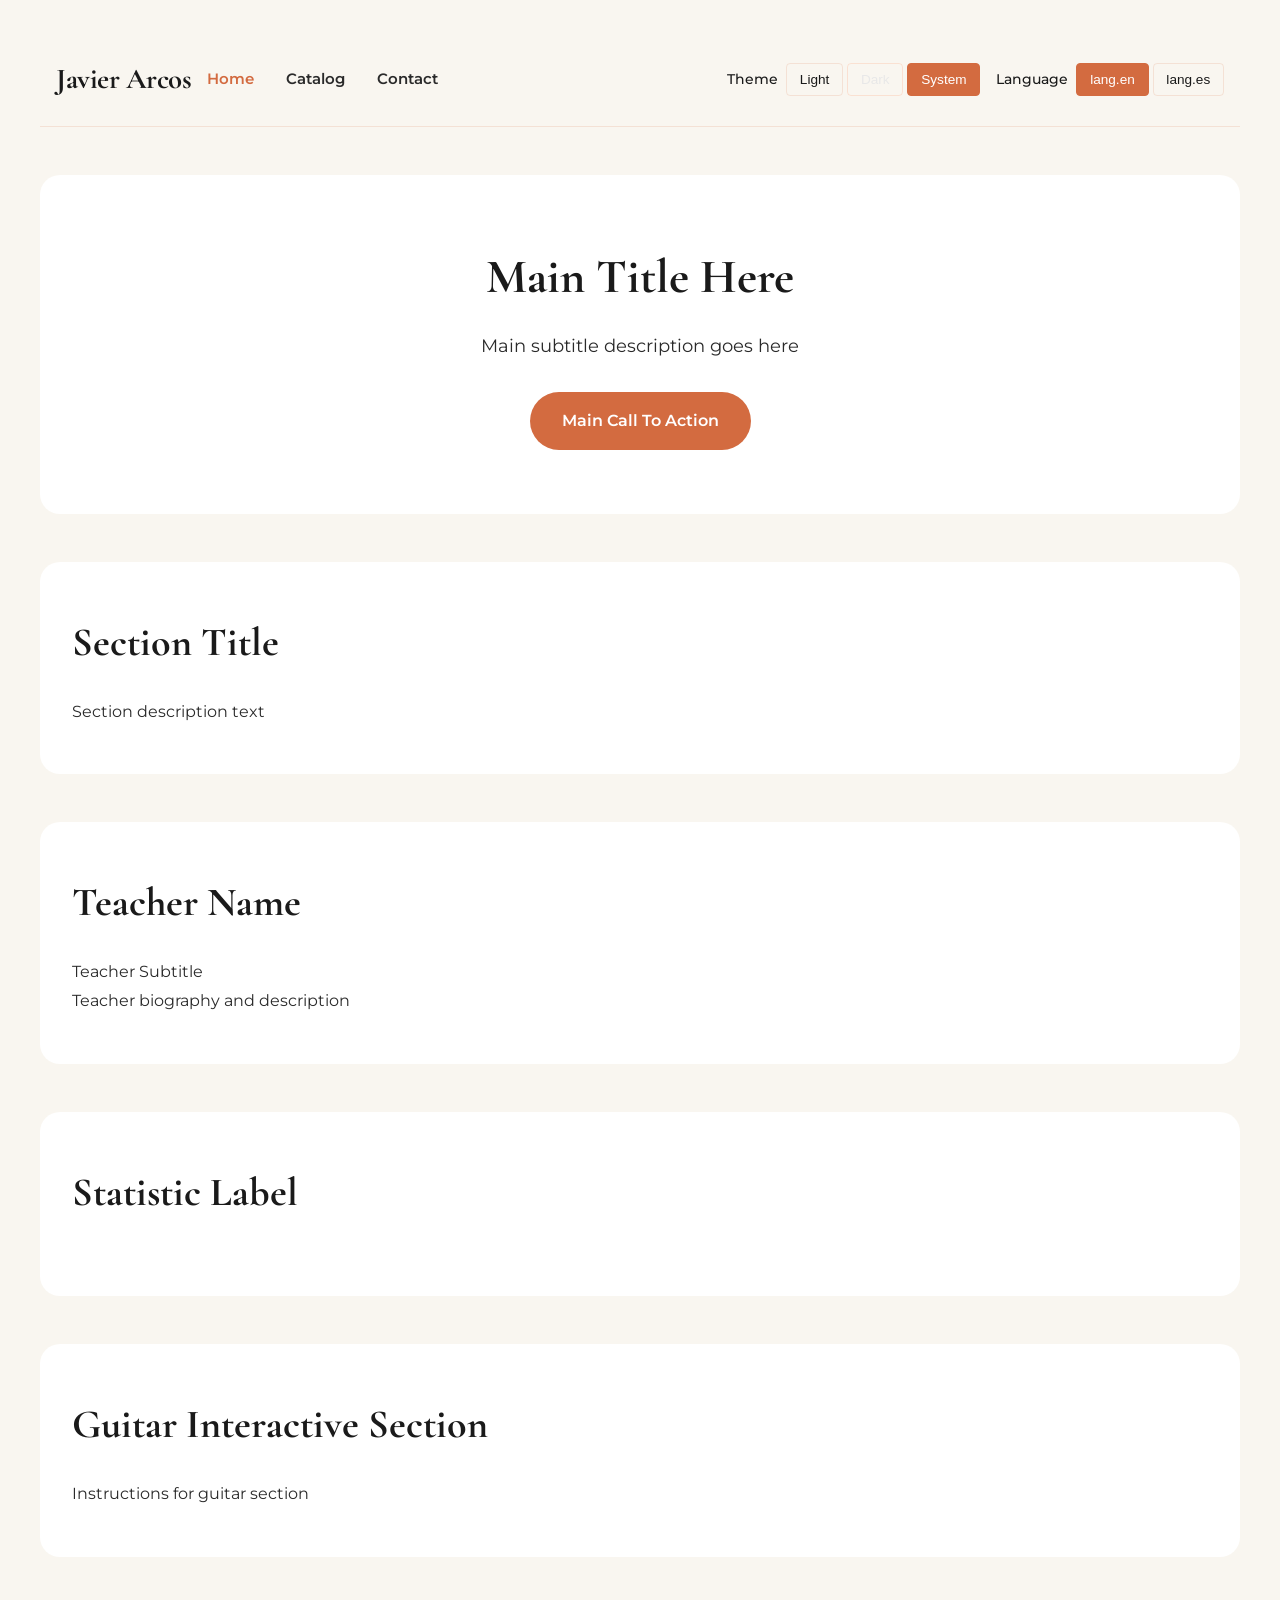
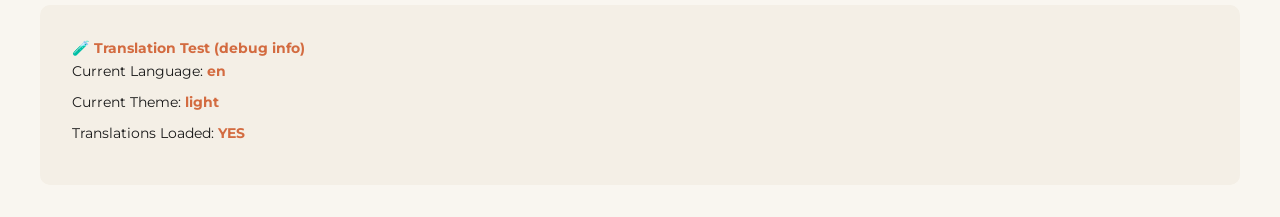
==== commit 10abc95c: "fix: complete content translation - make EVERYTHING translatable CHANGES: - Replaced index.html with" ====
--- a/index.html
+++ b/index.html
@@ -3,12 +3,12 @@
 <head>
     <meta charset="UTF-8">
     <meta name="viewport" content="width=device-width, initial-scale=1.0">
-    <title>Academia de Flamenco Javier Arcos — Inicio</title>
-    <!-- Google Fonts: Cormorant Garamond (Serif) & Montserrat (Sans-Serif) -->
+    <title data-i18n="home.page.title">Academia de Flamenco</title>
     <link rel="preconnect" href="https://fonts.googleapis.com">
     <link rel="preconnect" href="https://fonts.gstatic.com" crossorigin>
     <link href="https://fonts.googleapis.com/css2?family=Cormorant+Garamond:ital,wght@0,400;0,600;0,700;1,400&family=Montserrat:wght@300;400;500;600;700&display=swap" rel="stylesheet">
     
+    <link rel="stylesheet" href="./theme.css">
     <style>
         :root {
             --bg-clay: #F9F6F0;
@@ -36,7 +36,6 @@
             -webkit-font-smoothing: antialiased;
         }
 
-        /* --- NAVIGATION BAR --- */
         .nav-bar {
             max-width: 1200px;
             margin: 0 auto 3rem auto;
@@ -45,6 +44,8 @@
             align-items: center;
             padding: 1.5rem 1rem;
             border-bottom: 1px solid rgba(211, 107, 64, 0.15);
+            flex-wrap: wrap;
+            gap: 1rem;
         }
 
         .nav-logo {
@@ -68,831 +69,175 @@
             color: var(--charcoal-light);
             text-decoration: none;
             transition: var(--transition-smooth);
-            position: relative;
-            padding: 0.25rem 0;
-        }
-
-        .nav-links a:hover {
-            color: var(--terra-cotta);
-        }
-
+        }
+
+        .nav-links a:hover,
         .nav-links a.active {
             color: var(--terra-cotta);
         }
 
-        .nav-links a.active::after {
-            content: '';
-            position: absolute;
-            bottom: 0;
-            left: 0;
-            width: 100%;
-            height: 2px;
-            background-color: var(--terra-cotta);
-            border-radius: 2px;
-        }
-
-        /* --- HERO SECTION --- */
+        main {
+            max-width: 1200px;
+            margin: 0 auto;
+        }
+
         .hero {
-            max-width: 1000px;
-            margin: 4rem auto;
             text-align: center;
-            display: flex;
-            flex-direction: column;
-            align-items: center;
-            gap: 1.5rem;
+            padding: 4rem 2rem;
+            background-color: var(--white);
+            border-radius: 20px;
+            margin-bottom: 3rem;
         }
 
         .hero h1 {
-            font-family: 'Cormorant Garamond', serif;
-            font-size: 4rem;
-            font-weight: 700;
-            line-height: 1.1;
-            color: var(--charcoal);
-            max-width: 800px;
-        }
-
-        .hero p {
-            font-size: 1.2rem;
-            font-weight: 300;
-            color: var(--charcoal-light);
-            max-width: 650px;
-            margin-bottom: 1.5rem;
-        }
-
-        .hero-btn {
-            background-color: var(--charcoal);
-            color: var(--white);
-            border: none;
-            padding: 1rem 3rem;
-            border-radius: 100px;
-            font-weight: 600;
-            font-size: 1.05rem;
-            text-decoration: none;
-            cursor: pointer;
-            transition: var(--transition-smooth);
-            box-shadow: 0 10px 25px rgba(0, 0, 0, 0.08);
-            position: relative;
-            overflow: hidden;
-            display: inline-block;
-        }
-
-        .hero-btn:hover {
-            background-color: var(--terra-cotta);
-            box-shadow: 0 10px 30px rgba(213, 107, 64, 0.3);
-            transform: translateY(-2px);
-        }
-
-        /* --- BRUSH STROKES --- */
-        .brush-stroke-container {
-            position: relative;
-            display: inline-block;
-            margin-bottom: 0.5rem;
-        }
-
-        .brush-stroke-bg {
-            position: absolute;
-            bottom: -5px;
-            left: -5%;
-            width: 110%;
-            height: 25px;
-            z-index: -1;
-            pointer-events: none;
-        }
-
-        /* --- MUDEJAR DIVIDERS --- */
-        .mudejar-divider {
-            width: 100%;
-            height: 16px;
-            display: block;
-            margin: 5rem 0;
-        }
-
-        /* --- TEACHER CARD SPOTLIGHT --- */
-        .teacher-spotlight {
-            max-width: 1000px;
-            margin: 6rem auto;
-            background-color: var(--white);
-            border-radius: 36px;
-            box-shadow: 0 20px 50px rgba(26,26,26,0.04);
-            border: 1px solid rgba(211, 107, 64, 0.15);
-            padding: 4rem;
-            position: relative;
-            overflow: hidden;
-        }
-
-        .spotlight-badge {
-            position: absolute;
-            top: 25px;
-            right: -35px;
-            background-color: #D4AF37;
-            color: var(--charcoal);
-            font-size: 0.65rem;
-            font-weight: 700;
-            padding: 0.4rem 3rem;
-            transform: rotate(45deg);
-            letter-spacing: 1.5px;
-        }
-
-        .teacher-grid {
-            display: grid;
-            grid-template-columns: 0.8fr 1.2fr;
-            gap: 4rem;
-            align-items: center;
-        }
-
-        .teacher-card-visual {
-            background-color: var(--bg-clay);
-            border-radius: 24px;
-            padding: 2rem;
-            border: 1px solid rgba(211, 107, 64, 0.1);
-            display: flex;
-            flex-direction: column;
-            align-items: center;
-            gap: 1.5rem;
-            position: relative;
-        }
-
-        .teacher-svg {
-            width: 100%;
-            max-width: 220px;
-            filter: drop-shadow(0 8px 16px rgba(213, 107, 64, 0.1));
-        }
-
-        .teacher-title-overlay {
-            font-family: 'Cormorant Garamond', serif;
-            font-size: 2rem;
-            font-weight: 700;
-            color: var(--charcoal);
-            text-align: center;
-            letter-spacing: -0.5px;
-        }
-
-        .teacher-card-bio {
-            display: flex;
-            flex-direction: column;
-            gap: 1.2rem;
-        }
-
-        .teacher-card-bio h2 {
             font-family: 'Cormorant Garamond', serif;
             font-size: 3rem;
             font-weight: 700;
-            line-height: 1.1;
-        }
-
-        .teacher-subtitle {
-            font-size: 0.95rem;
-            font-weight: 700;
+            color: var(--charcoal);
+            margin-bottom: 1rem;
+        }
+
+        .hero p {
+            font-size: 1.1rem;
+            color: var(--charcoal-light);
+            margin-bottom: 2rem;
+            max-width: 600px;
+            margin-left: auto;
+            margin-right: auto;
+        }
+
+        .hero a {
+            display: inline-block;
+            background-color: var(--terra-cotta);
+            color: white;
+            padding: 1rem 2rem;
+            border-radius: 50px;
+            text-decoration: none;
+            font-weight: 600;
+            transition: var(--transition-smooth);
+        }
+
+        .hero a:hover {
+            background-color: var(--charcoal);
+            transform: translateY(-2px);
+        }
+
+        .section {
+            background-color: var(--white);
+            padding: 3rem 2rem;
+            border-radius: 20px;
+            margin-bottom: 3rem;
+        }
+
+        .section h2 {
+            font-family: 'Cormorant Garamond', serif;
+            font-size: 2.5rem;
+            color: var(--charcoal);
+            margin-bottom: 1.5rem;
+        }
+
+        .section p {
+            font-size: 1rem;
+            color: var(--charcoal-light);
+            line-height: 1.8;
+        }
+
+        .translation-test {
+            background-color: var(--bg-clay-dark);
+            padding: 2rem;
+            border-radius: 10px;
+            margin-top: 2rem;
+            font-size: 0.9rem;
+        }
+
+        .translation-test p {
+            margin-bottom: 0.5rem;
+        }
+
+        .translation-test strong {
             color: var(--terra-cotta);
-            text-transform: uppercase;
-            letter-spacing: 1px;
-        }
-
-        .teacher-text {
-            font-size: 1rem;
-            font-weight: 300;
-            color: var(--charcoal-light);
-            line-height: 1.7;
-        }
-
-        .teacher-stats {
-            display: flex;
-            gap: 3rem;
-            margin-top: 1.5rem;
-            border-top: 1px solid var(--bg-clay-dark);
-            padding-top: 1.5rem;
-        }
-
-        .stat-item {
-            display: flex;
-            flex-direction: column;
-        }
-
-        .stat-num {
-            font-family: 'Cormorant Garamond', serif;
-            font-size: 2.2rem;
-            font-weight: 700;
-            color: var(--charcoal);
-        }
-
-        .stat-label {
-            font-size: 0.75rem;
-            color: #777;
-            font-weight: 600;
-        }
-
-        /* --- GUITAR STRINGS BOARD --- */
-        .guitar-strings-board {
-            width: 100%;
-            max-width: 1000px;
-            margin: 6rem auto;
-            display: flex;
-            flex-direction: column;
-            gap: 1.2rem;
-            padding: 2.5rem 2rem;
-            background-color: var(--bg-clay-dark);
-            border-radius: 20px;
-            border: 1px solid rgba(211, 107, 64, 0.15);
-            position: relative;
-        }
-        
-        .guitar-strings-board::before {
-            content: '🎸 ROZA O HAZ CLICK EN LAS CUERDAS PARA TOCAR';
-            position: absolute;
-            top: -12px;
-            left: 50%;
-            transform: translateX(-50%);
-            font-size: 0.7rem;
-            font-weight: 700;
-            letter-spacing: 1.5px;
-            color: var(--terra-cotta);
-            background-color: var(--bg-clay);
-            padding: 0.2rem 1.2rem;
-            border-radius: 100px;
-            border: 1px solid rgba(211, 107, 64, 0.15);
-        }
-
-        .guitar-string-wrap {
-            width: 100%;
-            height: 20px;
-            display: flex;
-            align-items: center;
-            position: relative;
-            cursor: pointer;
-        }
-
-        .guitar-string {
-            width: 100%;
-            height: var(--thickness);
-            background: linear-gradient(90deg, #D4AF37 0%, #D36B40 50%, #D4AF37 100%);
-            box-shadow: 0 1px 3px rgba(0,0,0,0.15);
-            position: relative;
-            transform-origin: 50% 50%;
-        }
-
-        .guitar-string-wrap::after {
-            content: attr(data-note);
-            position: absolute;
-            left: -20px;
-            top: 50%;
-            transform: translateY(-50%);
-            font-size: 0.75rem;
-            font-weight: 700;
-            color: var(--terra-cotta);
-        }
-
-        .guitar-string.vibrating {
-            animation: pluck 0.6s ease-out;
-        }
-
-        @keyframes pluck {
-            0% { transform: scaleY(1); }
-            15% { transform: translateY(-8px) scaleY(1.3); }
-            30% { transform: translateY(6px) scaleY(1.1); }
-            45% { transform: translateY(-4px) scaleY(1.2); }
-            60% { transform: translateY(3px) scaleY(1.05); }
-            75% { transform: translateY(-1.5px) scaleY(1.1); }
-            90% { transform: translateY(0.7px) scaleY(1.02); }
-            100% { transform: translateY(0) scaleY(1); }
-        }
-
-        /* --- MULTICAM WIDGET --- */
-        .multicam-section {
-            max-width: 1100px;
-            margin: 6rem auto;
-            display: grid;
-            grid-template-columns: 0.95fr 1.05fr;
-            gap: 4rem;
-            align-items: center;
-        }
-
-        .multicam-info h2 {
-            font-family: 'Cormorant Garamond', serif;
-            font-size: 2.8rem;
-            line-height: 1.1;
-            margin-bottom: 1.5rem;
-        }
-
-        .multicam-info p {
-            font-size: 1.05rem;
-            font-weight: 300;
-            color: var(--charcoal-light);
-            margin-bottom: 1.5rem;
-        }
-
-        .multicam-features-list {
-            list-style: none;
-            display: flex;
-            flex-direction: column;
-            gap: 1rem;
-        }
-
-        .multicam-features-list li {
-            font-size: 0.95rem;
-            font-weight: 300;
-            color: var(--charcoal-light);
-        }
-
-        /* The Mockup Player Widget */
-        .multicam-player-widget {
-            background-color: var(--white);
-            border-radius: 28px;
-            overflow: hidden;
-            box-shadow: 0 20px 50px rgba(26,26,26,0.06);
-            border: 1px solid rgba(211, 107, 64, 0.15);
-            display: flex;
-            flex-direction: column;
-        }
-
-        .player-screen {
-            background-color: #0d0d0d;
-            height: 300px;
-            position: relative;
-            overflow: hidden;
-        }
-
-        .player-view-split {
-            display: grid;
-            grid-template-columns: 1fr 1fr;
-            height: 100%;
-            transition: var(--transition-smooth);
-        }
-
-        .split-view {
-            height: 100%;
-            display: flex;
-            flex-direction: column;
-            justify-content: center;
-            align-items: center;
-            position: relative;
-            border-right: 1px solid rgba(255, 255, 255, 0.1);
-        }
-
-        .split-view:last-child {
-            border-right: none;
-        }
-
-        .view-label {
-            position: absolute;
-            top: 10px;
-            left: 10px;
-            font-size: 0.65rem;
-            font-weight: 700;
-            text-transform: uppercase;
-            letter-spacing: 1px;
-            color: rgba(255,255,255,0.6);
-            background-color: rgba(0,0,0,0.4);
-            padding: 0.2rem 0.5rem;
-            border-radius: 4px;
-            z-index: 5;
-        }
-
-        .fret-svg, .bridge-svg {
-            width: 70%;
-            height: 70%;
-        }
-
-        /* SVG Animations */
-        @keyframes fretMove {
-            0% { transform: translate(0, 0); }
-            50% { transform: translate(15px, -5px); }
-            100% { transform: translate(0, 0); }
-        }
-
-        @keyframes bridgeStrum {
-            0% { stroke-dashoffset: 0; opacity: 0.5; }
-            50% { stroke-dashoffset: 10; opacity: 1; transform: scaleY(1.1); }
-            100% { stroke-dashoffset: 0; opacity: 0.5; }
-        }
-
-        .finger-dot {
-            animation: fretMove 2s infinite ease-in-out;
-        }
-        .finger-dot-delayed {
-            animation: fretMove 2s infinite ease-in-out;
-            animation-delay: 1s;
-        }
-        .strum-arc {
-            stroke-dasharray: 20;
-            animation: bridgeStrum 1s infinite ease-in-out;
-            transform-origin: 50% 50%;
-        }
-
-        .player-controls {
-            padding: 1.5rem;
-            background-color: var(--bg-clay-dark);
-            border-top: 1px solid rgba(211, 107, 64, 0.1);
-        }
-
-        .control-row {
-            display: flex;
-            justify-content: space-between;
-            align-items: center;
-            gap: 1.5rem;
-            margin-bottom: 1rem;
-        }
-
-        .camera-tabs {
-            display: flex;
-            gap: 0.4rem;
-            background-color: rgba(0,0,0,0.05);
-            padding: 0.25rem;
-            border-radius: 100px;
-        }
-
-        .camera-tab {
-            background: none;
-            border: none;
-            outline: none;
-            padding: 0.5rem 1.2rem;
-            font-family: 'Montserrat', sans-serif;
-            font-size: 0.75rem;
-            font-weight: 700;
-            color: var(--charcoal-light);
-            border-radius: 100px;
-            cursor: pointer;
-            transition: var(--transition-smooth);
-        }
-
-        .camera-tab.active {
-            background-color: var(--terra-cotta);
-            color: var(--white);
-        }
-
-        .playback-speed {
-            display: flex;
-            align-items: center;
-            gap: 0.75rem;
-            font-size: 0.8rem;
-            font-weight: 700;
-            color: var(--charcoal);
-        }
-
-        .playback-speed input[type="range"] {
-            -webkit-appearance: none;
-            width: 100px;
-            height: 4px;
-            background: rgba(0,0,0,0.1);
-            border-radius: 10px;
-            outline: none;
-        }
-
-        .playback-speed input[type="range"]::-webkit-slider-thumb {
-            -webkit-appearance: none;
-            width: 14px;
-            height: 14px;
-            border-radius: 50%;
-            background-color: var(--terra-cotta);
-            cursor: pointer;
-            transition: var(--transition-smooth);
-        }
-
-        .playback-speed input[type="range"]::-webkit-slider-thumb:hover {
-            transform: scale(1.2);
-        }
-
-        .timeline-bar {
-            width: 100%;
-            height: 4px;
-            background-color: rgba(0,0,0,0.05);
-            border-radius: 10px;
-            overflow: hidden;
-        }
-
-        .timeline-progress {
-            width: 0%;
-            height: 100%;
-            background-color: var(--terra-cotta);
-            animation: progressTime 10s infinite linear;
-        }
-
-        @keyframes progressTime {
-            0% { width: 0%; }
-            100% { width: 100%; }
-        }
-
-        /* Footer styling */
-        footer {
-            max-width: 1200px;
-            margin: 6rem auto 2rem auto;
-            text-align: center;
-            border-top: 1px solid rgba(211, 107, 64, 0.1);
-            padding-top: 2rem;
-            font-size: 0.85rem;
-            color: #777;
-        }
-
-        @media (max-width: 850px) {
-            .hero h1 {
-                font-size: 2.8rem;
-            }
-            .multicam-section {
-                grid-template-columns: 1fr;
-                gap: 2.5rem;
-            }
-            .nav-bar {
-                flex-direction: column;
-                gap: 1rem;
-            }
         }
     </style>
-    <!-- Theme and Localization -->
-    <link rel="stylesheet" href="./theme.css">
+    
     <script src="./theme-manager.js"></script>
     <script src="./i18n-manager.js"></script>
     <script src="./controls.js"></script>
 </head>
 <body>
-
     <nav class="nav-bar">
         <a href="index.html" class="nav-logo" data-i18n="logo">Javier Arcos</a>
         <div class="nav-links">
             <a href="index.html" class="active" data-i18n="nav.home">Inicio</a>
-            <a href="catalogo.html" data-i18n="nav.catalog">Catálogo</a>
-            <a href="contacto.html" data-i18n="nav.contact">Contacto</a>
+            <a href="#" data-i18n="nav.catalog">Catálogo</a>
+            <a href="#" data-i18n="nav.contact">Contacto</a>
         </div>
     </nav>
 
     <main>
-        <!-- Hero section -->
+        <!-- Hero Section -->
         <section class="hero">
-            <div class="brush-stroke-container">
-                <h1 data-i18n="hero.title">Academia de Flamenco</h1>
-                <svg class="brush-stroke-bg" viewBox="0 0 500 80" preserveAspectRatio="none">
-                    <path d="M 10,40 Q 130,10 250,40 T 490,40 Q 370,60 250,45 T 10,40" fill="var(--terra-cotta)" opacity="0.85"/>
-                </svg>
-            </div>
-            <p data-i18n="hero.subtitle">Un plan de estudios estructurado paso a paso desde el nivel principiante absoluto hasta técnicas de concierto avanzadas, guiado por profesionales.</p>
-            <a href="catalogo.html" class="hero-btn" data-i18n="hero.button">Explorar el Catálogo</a>
-        </section>
-
-        <!-- Mudéjar Divider -->
-        <svg class="mudejar-divider" viewBox="0 0 100 10" preserveAspectRatio="none">
-            <pattern id="tile-pattern-1" width="10" height="10" patternUnits="userSpaceOnUse">
-                <rect width="10" height="10" fill="none" stroke="rgba(211, 107, 64, 0.12)" stroke-width="0.5"/>
-                <path d="M 5,0 L 10,5 L 5,10 L 0,5 Z" fill="none" stroke="rgba(211, 107, 64, 0.2)" stroke-width="0.5"/>
-                <circle cx="5" cy="5" r="1.5" fill="none" stroke="var(--terra-cotta)" stroke-width="0.5"/>
-            </pattern>
-            <rect width="100" height="10" fill="url(#tile-pattern-1)" />
-        </svg>
-
-        <!-- MultiCam Section -->
-        <section class="multicam-section">
-            <div class="multicam-info">
-                <div class="brush-stroke-container">
-                    <h2>Sistema MultiCam Revolucionario</h2>
-                    <svg class="brush-stroke-bg" viewBox="0 0 500 80" preserveAspectRatio="none">
-                        <path d="M 10,40 Q 130,10 250,40 T 490,40 Q 370,60 250,45 T 10,40" fill="#D4AF37" opacity="0.4"/>
-                    </svg>
-                </div>
-                <p>
-                    En la guitarra flamenca, la sincronía entre ambas manos es la clave para la velocidad y el duende. Nuestro sistema de aprendizaje cuenta con un reproductor de video de alta tecnología que te permite cambiar de cámara en tiempo real y ralentizar la reproducción sin perder tono de audio.
-                </p>
-                <ul class="multicam-features-list">
-                    <li>🎥 <strong>Cámara de Mano Izquierda</strong>: Enfocada directamente al mástil para copiar cejillas, ligados y digitación exacta.</li>
-                    <li>🎥 <strong>Cámara de Mano Derecha</strong>: Enfocada al puente para dominar picado, alzapúa y rasgueos continuos.</li>
-                    <li>🎛 <strong>Control de Velocidad Extremo</strong>: Ralentiza hasta 0.25x para estudiar los movimientos rápidos de pulgar frame a frame.</li>
-                </ul>
-            </div>
-
-            <!-- Interactive MultiCam Mockup Player -->
-            <div class="multicam-player-widget">
-                <div class="player-screen">
-                    <div class="player-view-split" id="player-view-split">
-                        <div class="split-view left-view">
-                            <div class="view-label">Mano Izquierda (Mástil)</div>
-                            <!-- Vector Guitar neck drawing -->
-                            <svg viewBox="0 0 100 100" class="fret-svg">
-                                <line x1="10" y1="50" x2="90" y2="50" stroke="#7D5C42" stroke-width="20"/>
-                                <line x1="20" y1="40" x2="20" y2="60" stroke="#D4AF37" stroke-width="1.5"/>
-                                <line x1="40" y1="40" x2="40" y2="60" stroke="#D4AF37" stroke-width="1.5"/>
-                                <line x1="60" y1="40" x2="60" y2="60" stroke="#D4AF37" stroke-width="1.5"/>
-                                <line x1="80" y1="40" x2="80" y2="60" stroke="#D4AF37" stroke-width="1.5"/>
-                                <!-- Finger markers -->
-                                <circle cx="30" cy="46" r="4" fill="var(--terra-cotta)" class="finger-dot"/>
-                                <circle cx="50" cy="54" r="4" fill="#D4AF37" class="finger-dot-delayed"/>
-                            </svg>
-                        </div>
-                        <div class="split-view right-view">
-                            <div class="view-label">Mano Derecha (Puente)</div>
-                            <!-- Vector Strumming bridge drawing -->
-                            <svg viewBox="0 0 100 100" class="bridge-svg">
-                                <rect x="20" y="45" width="60" height="10" fill="#2A2A2A"/>
-                                <line x1="10" y1="48" x2="90" y2="48" stroke="#D4AF37" stroke-width="1"/>
-                                <line x1="10" y1="52" x2="90" y2="52" stroke="#D4AF37" stroke-width="1"/>
-                                <!-- Alzapúa finger path animation -->
-                                <path d="M 50,30 Q 55,48 50,55" fill="none" stroke="var(--terra-cotta)" stroke-width="2" class="strum-arc" stroke-linecap="round"/>
-                            </svg>
-                        </div>
-                    </div>
-                </div>
+            <h1 data-i18n="home.hero.title">Main Title Here</h1>
+            <p data-i18n="home.hero.subtitle">Main subtitle description goes here</p>
+            <a href="#" data-i18n="home.hero.cta">Main Call To Action</a>
+        </section>
+
+        <!-- Section 1 -->
+        <section class="section">
+            <h2 data-i18n="home.section.title">Section Title</h2>
+            <p data-i18n="home.section.text">Section description text</p>
+        </section>
+
+        <!-- Teacher Section -->
+        <section class="section">
+            <h2 data-i18n="home.teacher.title">Teacher Name</h2>
+            <p data-i18n="home.teacher.subtitle">Teacher Subtitle</p>
+            <p data-i18n="home.teacher.bio">Teacher biography and description</p>
+        </section>
+
+        <!-- Stats Section -->
+        <section class="section">
+            <h2 data-i18n="home.stat.label">Statistic Label</h2>
+        </section>
+
+        <!-- Guitar Section -->
+        <section class="section">
+            <h2 data-i18n="home.guitar.title">Guitar Interactive Section</h2>
+            <p data-i18n="home.guitar.text">Instructions for guitar section</p>
+        </section>
+
+        <!-- Translation Test Section -->
+        <section class="translation-test">
+            <strong>🧪 Translation Test (debug info)</strong>
+            <p>Current Language: <strong id="current-lang">en</strong></p>
+            <p>Current Theme: <strong id="current-theme">light</strong></p>
+            <p>Translations Loaded: <strong id="translations-loaded">checking...</strong></p>
+        </section>
+    </main>
+
+    <script>
+        // Debug script to show what's happening
+        document.addEventListener('languagechange', (e) => {
+            console.log('✅ Language changed to:', e.detail.language);
+            document.getElementById('current-lang').textContent = e.detail.language;
+        });
+
+        document.addEventListener('themechange', (e) => {
+            console.log('✅ Theme changed to:', e.detail.resolved);
+            document.getElementById('current-theme').textContent = e.detail.resolved;
+        });
+
+        setTimeout(() => {
+            if (window.I18n) {
+                console.log('✅ I18n loaded, current language:', window.I18n.getCurrentLanguage());
+                document.getElementById('current-lang').textContent = window.I18n.getCurrentLanguage();
+                document.getElementById('translations-loaded').textContent = 'YES';
                 
-                <div class="player-controls">
-                    <div class="control-row">
-                        <div class="camera-tabs">
-                            <button class="camera-tab active" onclick="setPlayerView('split')">Vista Dividida</button>
-                            <button class="camera-tab" onclick="setPlayerView('left')">Mano Izquierda</button>
-                            <button class="camera-tab" onclick="setPlayerView('right')">Mano Derecha</button>
-                        </div>
-                        <div class="playback-speed">
-                            <span id="speed-label">Velocidad: 1.00x</span>
-                            <input type="range" id="speed-slider" min="0.25" max="1.0" step="0.25" value="1.0" oninput="updatePlayerSpeed(this.value)">
-                        </div>
-                    </div>
-                    <div class="timeline-bar">
-                        <div class="timeline-progress" id="timeline-progress"></div>
-                    </div>
-                </div>
-            </div>
-        </section>
-
-        <!-- Mudéjar Divider -->
-        <svg class="mudejar-divider" viewBox="0 0 100 10" preserveAspectRatio="none">
-            <pattern id="tile-pattern-2" width="10" height="10" patternUnits="userSpaceOnUse">
-                <rect width="10" height="10" fill="none" stroke="rgba(211, 107, 64, 0.12)" stroke-width="0.5"/>
-                <path d="M 5,0 L 10,5 L 5,10 L 0,5 Z" fill="none" stroke="rgba(211, 107, 64, 0.2)" stroke-width="0.5"/>
-                <circle cx="5" cy="5" r="1.5" fill="none" stroke="var(--terra-cotta)" stroke-width="0.5"/>
-            </pattern>
-            <rect width="100" height="10" fill="url(#tile-pattern-2)" />
-        </svg>
-
-        <!-- Teacher spotlight section -->
-        <section class="teacher-spotlight">
-            <div class="spotlight-badge">EL MAESTRO</div>
-            <div class="teacher-grid">
-                <div class="teacher-card-visual">
-                    <!-- Geometric Mudéjar tile frame with vector graphic -->
-                    <svg viewBox="0 0 100 100" class="teacher-svg">
-                        <rect x="5" y="5" width="90" height="90" rx="12" fill="none" stroke="var(--terra-cotta)" stroke-width="1"/>
-                        <rect x="8" y="8" width="84" height="84" rx="10" fill="none" stroke="#D4AF37" stroke-width="0.5"/>
-                        <!-- Star tile geometry -->
-                        <path d="M 50,15 L 62,38 L 85,50 L 62,62 L 50,85 L 38,62 L 15,50 L 38,38 Z" fill="rgba(213, 107, 64, 0.05)" stroke="var(--terra-cotta)" stroke-width="0.75"/>
-                        <!-- Strumming hand vector representation -->
-                        <path d="M 30,55 C 35,53 45,53 50,56 C 55,59 65,58 70,55 M 32,50 C 37,48 44,48 49,51 M 35,45 C 40,43 46,43 51,46" fill="none" stroke="#D4AF37" stroke-width="1.5" stroke-linecap="round"/>
-                        <circle cx="50" cy="50" r="2" fill="var(--terra-cotta)"/>
-                    </svg>
-                    <div class="teacher-title-overlay">Javier Arcos</div>
-                </div>
-                <div class="teacher-card-bio">
-                    <h2>Javier Arcos</h2>
-                    <p class="teacher-subtitle">Catedrático y Concertista del Flamenco</p>
-                    <p class="teacher-text">
-                        Nacido en el seno de una familia andaluza de honda tradición guitarrística, Javier se graduó con los máximos honores en el Real Conservatorio Superior de Música. Ha actuado en los escenarios más exigentes de España y el mundo, fusionando la meticulosa técnica académica con la fuerza del duende puro.
-                    </p>
-                    <div class="teacher-stats">
-                        <div class="stat-item">
-                            <span class="stat-num">15+</span>
-                            <span class="stat-label">Años de Concierto</span>
-                        </div>
-                        <div class="stat-item">
-                            <span class="stat-num">10k+</span>
-                            <span class="stat-label">Alumnos Mundiales</span>
-                        </div>
-                        <div class="stat-item">
-                            <span class="stat-num">46</span>
-                            <span class="stat-label">Módulos Exclusivos</span>
-                        </div>
-                    </div>
-                </div>
-            </div>
-        </section>
-
-        <!-- Guitar strings interactive board -->
-        <div class="guitar-strings-board">
-            <div class="guitar-string-wrap" data-note="E" onclick="pluckString(this)">
-                <div class="guitar-string" style="--thickness: 4px;"></div>
-            </div>
-            <div class="guitar-string-wrap" data-note="A" onclick="pluckString(this)">
-                <div class="guitar-string" style="--thickness: 3.2px;"></div>
-            </div>
-            <div class="guitar-string-wrap" data-note="D" onclick="pluckString(this)">
-                <div class="guitar-string" style="--thickness: 2.6px;"></div>
-            </div>
-            <div class="guitar-string-wrap" data-note="G" onclick="pluckString(this)">
-                <div class="guitar-string" style="--thickness: 2px;"></div>
-            </div>
-            <div class="guitar-string-wrap" data-note="B" onclick="pluckString(this)">
-                <div class="guitar-string" style="--thickness: 1.4px;"></div>
-            </div>
-            <div class="guitar-string-wrap" data-note="e" onclick="pluckString(this)">
-                <div class="guitar-string" style="--thickness: 0.9px;"></div>
-            </div>
-        </div>
-    </main>
-
-    <footer>
-        <p>&copy; 2026 Academia de Flamenco Javier Arcos. Todos los derechos reservados.</p>
-    </footer>
-
-    <script>
-        // --- MULTICAM MOCK PLAYER VIEW CONTROLLER ---
-        function setPlayerView(view) {
-            const screen = document.getElementById('player-view-split');
-            const leftView = screen.querySelector('.left-view');
-            const rightView = screen.querySelector('.right-view');
-            
-            // Update active tab buttons
-            const tabs = document.querySelectorAll('.camera-tab');
-            tabs.forEach(tab => tab.classList.remove('active'));
-            
-            if (event && event.currentTarget) {
-                event.currentTarget.classList.add('active');
+                // Test a few translations
+                console.log('Test translations:');
+                console.log('home.hero.title:', window.I18n.t('home.hero.title'));
+                console.log('home.hero.subtitle:', window.I18n.t('home.hero.subtitle'));
             }
-
-            if (view === 'split') {
-                screen.style.gridTemplateColumns = '1fr 1fr';
-                leftView.style.display = 'flex';
-                rightView.style.display = 'flex';
-            } else if (view === 'left') {
-                screen.style.gridTemplateColumns = '1fr';
-                leftView.style.display = 'flex';
-                rightView.style.display = 'none';
-            } else if (view === 'right') {
-                screen.style.gridTemplateColumns = '1fr';
-                leftView.style.display = 'none';
-                rightView.style.display = 'flex';
-            }
-        }
-
-        // --- PLAYBACK SPEED CONTROL CONTROLLER ---
-        function updatePlayerSpeed(val) {
-            const label = document.getElementById('speed-label');
-            label.innerText = `Velocidad: ${parseFloat(val).toFixed(2)}x` + (val < 1.0 ? ' (Lento)' : '');
-            
-            const fingerDots = document.querySelectorAll('.finger-dot, .finger-dot-delayed');
-            const strumArcs = document.querySelectorAll('.strum-arc');
-            const progress = document.getElementById('timeline-progress');
-            
-            const factor = 1.0 / val;
-            
-            fingerDots.forEach(dot => {
-                dot.style.animationDuration = `${2 * factor}s`;
-            });
-            strumArcs.forEach(arc => {
-                arc.style.animationDuration = `${1 * factor}s`;
-            });
-            
-            // Re-trigger timeline progression with updated duration
-            progress.style.animation = 'none';
-            progress.offsetHeight; // trigger reflow
-            progress.style.animation = `progressTime ${10 * factor}s infinite linear`;
-        }
-
-        // --- WEB AUDIO GUITAR STRING PLUCKER ---
-        function playGuitarStringAudio(note) {
-            const freqs = {
-                'E': 82.41,
-                'A': 110.00,
-                'D': 146.83,
-                'G': 196.00,
-                'B': 246.94,
-                'e': 329.63
-            };
-            const freq = freqs[note];
-            if (!freq) return;
-            
-            try {
-                const ctx = new (window.AudioContext || window.webkitAudioContext)();
-                const osc = ctx.createOscillator();
-                const gain = ctx.createGain();
-                
-                // Classical guitar style plucked string simulation
-                osc.type = 'triangle';
-                osc.frequency.setValueAtTime(freq, ctx.currentTime);
-                
-                // Attack & Decay Envelope
-                gain.gain.setValueAtTime(0.3, ctx.currentTime);
-                gain.gain.exponentialRampToValueAtTime(0.001, ctx.currentTime + 1.2);
-                
-                osc.connect(gain);
-                gain.connect(ctx.destination);
-                
-                osc.start();
-                osc.stop(ctx.currentTime + 1.2);
-            } catch (e) {
-                console.log("AudioContext blocked or not supported by browser");
-            }
-        }
-
-        function pluckString(wrapper) {
-            const string = wrapper.querySelector('.guitar-string');
-            const note = wrapper.getAttribute('data-note');
-            
-            // Triggers CSS vibration animation
-            string.classList.remove('vibrating');
-            void string.offsetWidth; // trigger reflow
-            string.classList.add('vibrating');
-            
-            // Plays corresponding note frequency
-            playGuitarStringAudio(note);
-        }
-
-        // Add hover pluck trigger to string wraps
-        document.querySelectorAll('.guitar-string-wrap').forEach(wrap => {
-            wrap.addEventListener('mouseenter', () => {
-                pluckString(wrap);
-            });
-        });
+        }, 500);
     </script>
 </body>
 </html>
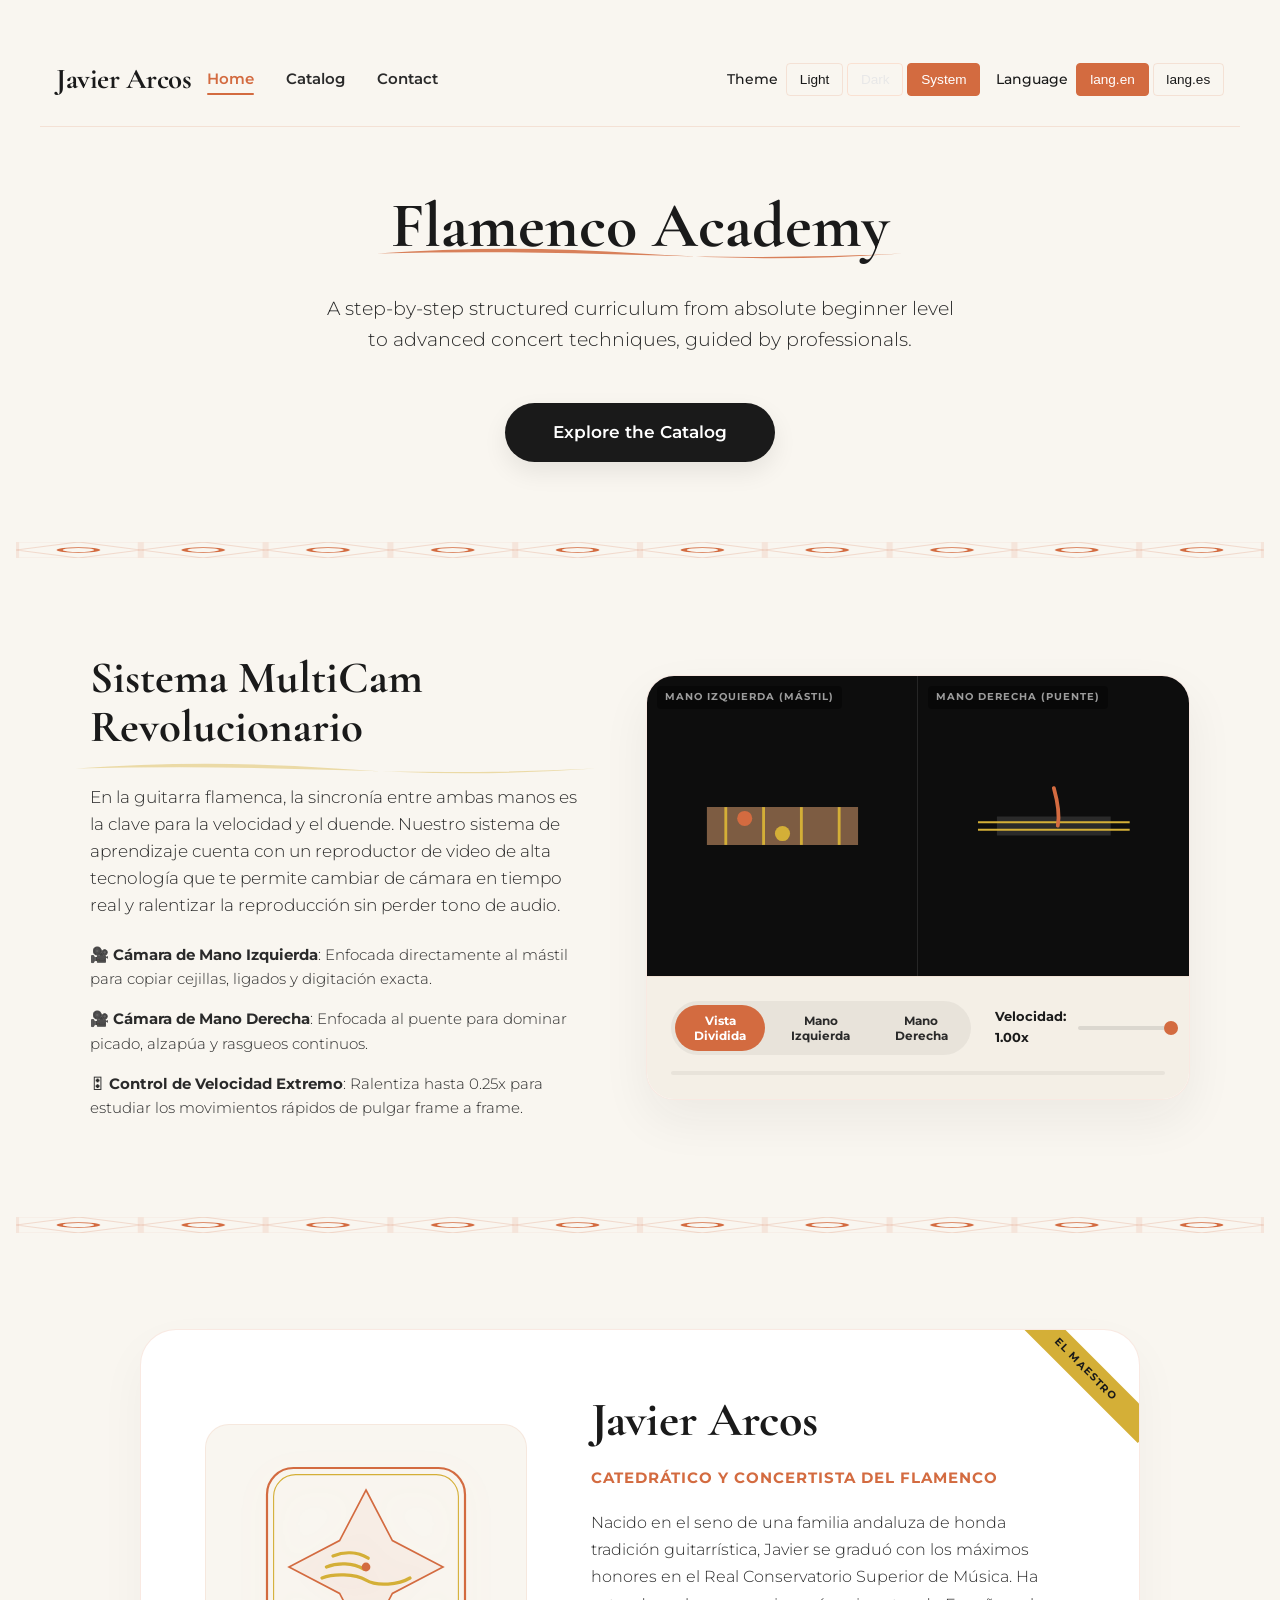
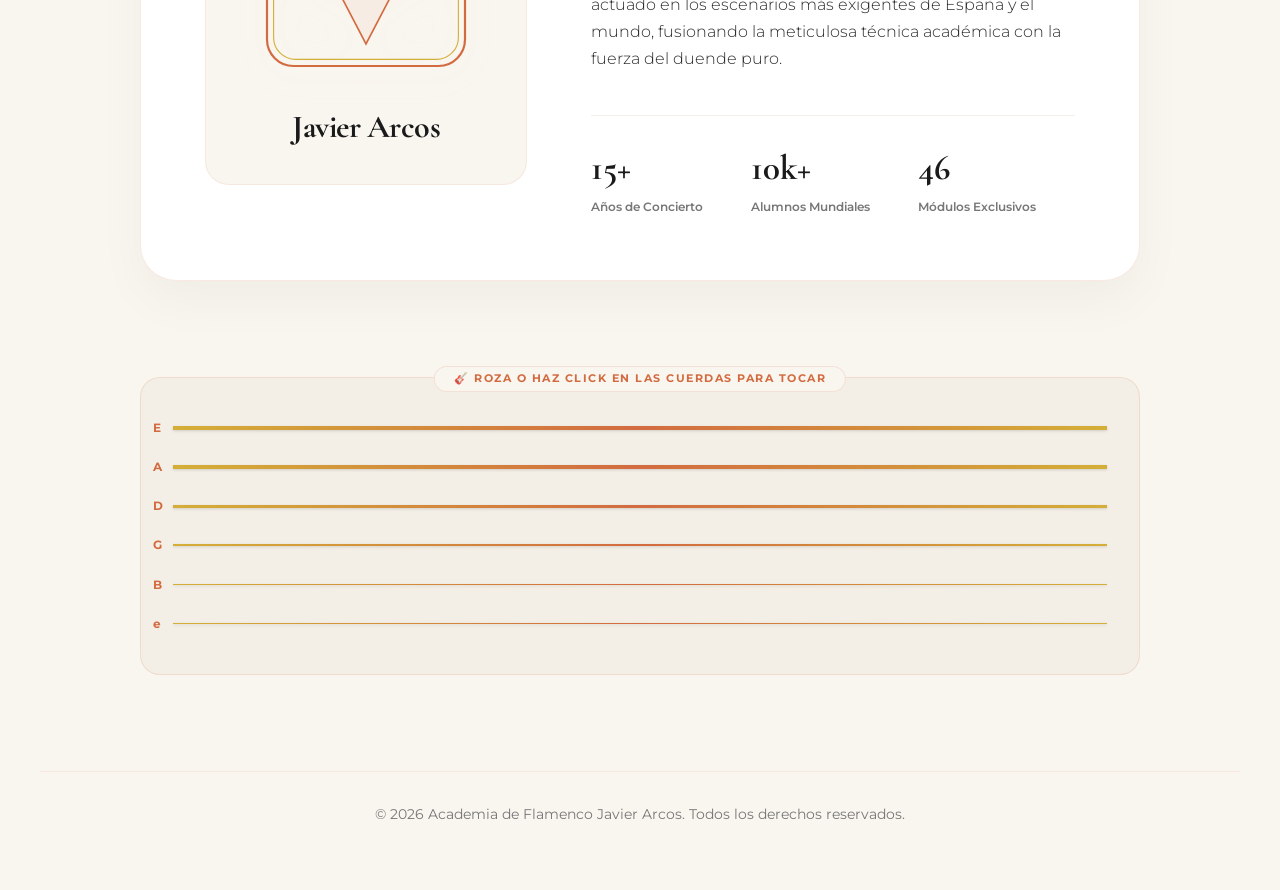
==== commit 7b4d275c: "Revert "fix: complete content translation - make EVERYTHING translatable"" ====
--- a/index.html
+++ b/index.html
@@ -3,12 +3,12 @@
 <head>
     <meta charset="UTF-8">
     <meta name="viewport" content="width=device-width, initial-scale=1.0">
-    <title data-i18n="home.page.title">Academia de Flamenco</title>
+    <title>Academia de Flamenco Javier Arcos — Inicio</title>
+    <!-- Google Fonts: Cormorant Garamond (Serif) & Montserrat (Sans-Serif) -->
     <link rel="preconnect" href="https://fonts.googleapis.com">
     <link rel="preconnect" href="https://fonts.gstatic.com" crossorigin>
     <link href="https://fonts.googleapis.com/css2?family=Cormorant+Garamond:ital,wght@0,400;0,600;0,700;1,400&family=Montserrat:wght@300;400;500;600;700&display=swap" rel="stylesheet">
     
-    <link rel="stylesheet" href="./theme.css">
     <style>
         :root {
             --bg-clay: #F9F6F0;
@@ -36,6 +36,7 @@
             -webkit-font-smoothing: antialiased;
         }
 
+        /* --- NAVIGATION BAR --- */
         .nav-bar {
             max-width: 1200px;
             margin: 0 auto 3rem auto;
@@ -44,8 +45,6 @@
             align-items: center;
             padding: 1.5rem 1rem;
             border-bottom: 1px solid rgba(211, 107, 64, 0.15);
-            flex-wrap: wrap;
-            gap: 1rem;
         }
 
         .nav-logo {
@@ -69,175 +68,831 @@
             color: var(--charcoal-light);
             text-decoration: none;
             transition: var(--transition-smooth);
-        }
-
-        .nav-links a:hover,
+            position: relative;
+            padding: 0.25rem 0;
+        }
+
+        .nav-links a:hover {
+            color: var(--terra-cotta);
+        }
+
         .nav-links a.active {
             color: var(--terra-cotta);
         }
 
-        main {
-            max-width: 1200px;
-            margin: 0 auto;
-        }
-
+        .nav-links a.active::after {
+            content: '';
+            position: absolute;
+            bottom: 0;
+            left: 0;
+            width: 100%;
+            height: 2px;
+            background-color: var(--terra-cotta);
+            border-radius: 2px;
+        }
+
+        /* --- HERO SECTION --- */
         .hero {
+            max-width: 1000px;
+            margin: 4rem auto;
             text-align: center;
-            padding: 4rem 2rem;
-            background-color: var(--white);
-            border-radius: 20px;
-            margin-bottom: 3rem;
+            display: flex;
+            flex-direction: column;
+            align-items: center;
+            gap: 1.5rem;
         }
 
         .hero h1 {
             font-family: 'Cormorant Garamond', serif;
+            font-size: 4rem;
+            font-weight: 700;
+            line-height: 1.1;
+            color: var(--charcoal);
+            max-width: 800px;
+        }
+
+        .hero p {
+            font-size: 1.2rem;
+            font-weight: 300;
+            color: var(--charcoal-light);
+            max-width: 650px;
+            margin-bottom: 1.5rem;
+        }
+
+        .hero-btn {
+            background-color: var(--charcoal);
+            color: var(--white);
+            border: none;
+            padding: 1rem 3rem;
+            border-radius: 100px;
+            font-weight: 600;
+            font-size: 1.05rem;
+            text-decoration: none;
+            cursor: pointer;
+            transition: var(--transition-smooth);
+            box-shadow: 0 10px 25px rgba(0, 0, 0, 0.08);
+            position: relative;
+            overflow: hidden;
+            display: inline-block;
+        }
+
+        .hero-btn:hover {
+            background-color: var(--terra-cotta);
+            box-shadow: 0 10px 30px rgba(213, 107, 64, 0.3);
+            transform: translateY(-2px);
+        }
+
+        /* --- BRUSH STROKES --- */
+        .brush-stroke-container {
+            position: relative;
+            display: inline-block;
+            margin-bottom: 0.5rem;
+        }
+
+        .brush-stroke-bg {
+            position: absolute;
+            bottom: -5px;
+            left: -5%;
+            width: 110%;
+            height: 25px;
+            z-index: -1;
+            pointer-events: none;
+        }
+
+        /* --- MUDEJAR DIVIDERS --- */
+        .mudejar-divider {
+            width: 100%;
+            height: 16px;
+            display: block;
+            margin: 5rem 0;
+        }
+
+        /* --- TEACHER CARD SPOTLIGHT --- */
+        .teacher-spotlight {
+            max-width: 1000px;
+            margin: 6rem auto;
+            background-color: var(--white);
+            border-radius: 36px;
+            box-shadow: 0 20px 50px rgba(26,26,26,0.04);
+            border: 1px solid rgba(211, 107, 64, 0.15);
+            padding: 4rem;
+            position: relative;
+            overflow: hidden;
+        }
+
+        .spotlight-badge {
+            position: absolute;
+            top: 25px;
+            right: -35px;
+            background-color: #D4AF37;
+            color: var(--charcoal);
+            font-size: 0.65rem;
+            font-weight: 700;
+            padding: 0.4rem 3rem;
+            transform: rotate(45deg);
+            letter-spacing: 1.5px;
+        }
+
+        .teacher-grid {
+            display: grid;
+            grid-template-columns: 0.8fr 1.2fr;
+            gap: 4rem;
+            align-items: center;
+        }
+
+        .teacher-card-visual {
+            background-color: var(--bg-clay);
+            border-radius: 24px;
+            padding: 2rem;
+            border: 1px solid rgba(211, 107, 64, 0.1);
+            display: flex;
+            flex-direction: column;
+            align-items: center;
+            gap: 1.5rem;
+            position: relative;
+        }
+
+        .teacher-svg {
+            width: 100%;
+            max-width: 220px;
+            filter: drop-shadow(0 8px 16px rgba(213, 107, 64, 0.1));
+        }
+
+        .teacher-title-overlay {
+            font-family: 'Cormorant Garamond', serif;
+            font-size: 2rem;
+            font-weight: 700;
+            color: var(--charcoal);
+            text-align: center;
+            letter-spacing: -0.5px;
+        }
+
+        .teacher-card-bio {
+            display: flex;
+            flex-direction: column;
+            gap: 1.2rem;
+        }
+
+        .teacher-card-bio h2 {
+            font-family: 'Cormorant Garamond', serif;
             font-size: 3rem;
             font-weight: 700;
+            line-height: 1.1;
+        }
+
+        .teacher-subtitle {
+            font-size: 0.95rem;
+            font-weight: 700;
+            color: var(--terra-cotta);
+            text-transform: uppercase;
+            letter-spacing: 1px;
+        }
+
+        .teacher-text {
+            font-size: 1rem;
+            font-weight: 300;
+            color: var(--charcoal-light);
+            line-height: 1.7;
+        }
+
+        .teacher-stats {
+            display: flex;
+            gap: 3rem;
+            margin-top: 1.5rem;
+            border-top: 1px solid var(--bg-clay-dark);
+            padding-top: 1.5rem;
+        }
+
+        .stat-item {
+            display: flex;
+            flex-direction: column;
+        }
+
+        .stat-num {
+            font-family: 'Cormorant Garamond', serif;
+            font-size: 2.2rem;
+            font-weight: 700;
             color: var(--charcoal);
+        }
+
+        .stat-label {
+            font-size: 0.75rem;
+            color: #777;
+            font-weight: 600;
+        }
+
+        /* --- GUITAR STRINGS BOARD --- */
+        .guitar-strings-board {
+            width: 100%;
+            max-width: 1000px;
+            margin: 6rem auto;
+            display: flex;
+            flex-direction: column;
+            gap: 1.2rem;
+            padding: 2.5rem 2rem;
+            background-color: var(--bg-clay-dark);
+            border-radius: 20px;
+            border: 1px solid rgba(211, 107, 64, 0.15);
+            position: relative;
+        }
+        
+        .guitar-strings-board::before {
+            content: '🎸 ROZA O HAZ CLICK EN LAS CUERDAS PARA TOCAR';
+            position: absolute;
+            top: -12px;
+            left: 50%;
+            transform: translateX(-50%);
+            font-size: 0.7rem;
+            font-weight: 700;
+            letter-spacing: 1.5px;
+            color: var(--terra-cotta);
+            background-color: var(--bg-clay);
+            padding: 0.2rem 1.2rem;
+            border-radius: 100px;
+            border: 1px solid rgba(211, 107, 64, 0.15);
+        }
+
+        .guitar-string-wrap {
+            width: 100%;
+            height: 20px;
+            display: flex;
+            align-items: center;
+            position: relative;
+            cursor: pointer;
+        }
+
+        .guitar-string {
+            width: 100%;
+            height: var(--thickness);
+            background: linear-gradient(90deg, #D4AF37 0%, #D36B40 50%, #D4AF37 100%);
+            box-shadow: 0 1px 3px rgba(0,0,0,0.15);
+            position: relative;
+            transform-origin: 50% 50%;
+        }
+
+        .guitar-string-wrap::after {
+            content: attr(data-note);
+            position: absolute;
+            left: -20px;
+            top: 50%;
+            transform: translateY(-50%);
+            font-size: 0.75rem;
+            font-weight: 700;
+            color: var(--terra-cotta);
+        }
+
+        .guitar-string.vibrating {
+            animation: pluck 0.6s ease-out;
+        }
+
+        @keyframes pluck {
+            0% { transform: scaleY(1); }
+            15% { transform: translateY(-8px) scaleY(1.3); }
+            30% { transform: translateY(6px) scaleY(1.1); }
+            45% { transform: translateY(-4px) scaleY(1.2); }
+            60% { transform: translateY(3px) scaleY(1.05); }
+            75% { transform: translateY(-1.5px) scaleY(1.1); }
+            90% { transform: translateY(0.7px) scaleY(1.02); }
+            100% { transform: translateY(0) scaleY(1); }
+        }
+
+        /* --- MULTICAM WIDGET --- */
+        .multicam-section {
+            max-width: 1100px;
+            margin: 6rem auto;
+            display: grid;
+            grid-template-columns: 0.95fr 1.05fr;
+            gap: 4rem;
+            align-items: center;
+        }
+
+        .multicam-info h2 {
+            font-family: 'Cormorant Garamond', serif;
+            font-size: 2.8rem;
+            line-height: 1.1;
+            margin-bottom: 1.5rem;
+        }
+
+        .multicam-info p {
+            font-size: 1.05rem;
+            font-weight: 300;
+            color: var(--charcoal-light);
+            margin-bottom: 1.5rem;
+        }
+
+        .multicam-features-list {
+            list-style: none;
+            display: flex;
+            flex-direction: column;
+            gap: 1rem;
+        }
+
+        .multicam-features-list li {
+            font-size: 0.95rem;
+            font-weight: 300;
+            color: var(--charcoal-light);
+        }
+
+        /* The Mockup Player Widget */
+        .multicam-player-widget {
+            background-color: var(--white);
+            border-radius: 28px;
+            overflow: hidden;
+            box-shadow: 0 20px 50px rgba(26,26,26,0.06);
+            border: 1px solid rgba(211, 107, 64, 0.15);
+            display: flex;
+            flex-direction: column;
+        }
+
+        .player-screen {
+            background-color: #0d0d0d;
+            height: 300px;
+            position: relative;
+            overflow: hidden;
+        }
+
+        .player-view-split {
+            display: grid;
+            grid-template-columns: 1fr 1fr;
+            height: 100%;
+            transition: var(--transition-smooth);
+        }
+
+        .split-view {
+            height: 100%;
+            display: flex;
+            flex-direction: column;
+            justify-content: center;
+            align-items: center;
+            position: relative;
+            border-right: 1px solid rgba(255, 255, 255, 0.1);
+        }
+
+        .split-view:last-child {
+            border-right: none;
+        }
+
+        .view-label {
+            position: absolute;
+            top: 10px;
+            left: 10px;
+            font-size: 0.65rem;
+            font-weight: 700;
+            text-transform: uppercase;
+            letter-spacing: 1px;
+            color: rgba(255,255,255,0.6);
+            background-color: rgba(0,0,0,0.4);
+            padding: 0.2rem 0.5rem;
+            border-radius: 4px;
+            z-index: 5;
+        }
+
+        .fret-svg, .bridge-svg {
+            width: 70%;
+            height: 70%;
+        }
+
+        /* SVG Animations */
+        @keyframes fretMove {
+            0% { transform: translate(0, 0); }
+            50% { transform: translate(15px, -5px); }
+            100% { transform: translate(0, 0); }
+        }
+
+        @keyframes bridgeStrum {
+            0% { stroke-dashoffset: 0; opacity: 0.5; }
+            50% { stroke-dashoffset: 10; opacity: 1; transform: scaleY(1.1); }
+            100% { stroke-dashoffset: 0; opacity: 0.5; }
+        }
+
+        .finger-dot {
+            animation: fretMove 2s infinite ease-in-out;
+        }
+        .finger-dot-delayed {
+            animation: fretMove 2s infinite ease-in-out;
+            animation-delay: 1s;
+        }
+        .strum-arc {
+            stroke-dasharray: 20;
+            animation: bridgeStrum 1s infinite ease-in-out;
+            transform-origin: 50% 50%;
+        }
+
+        .player-controls {
+            padding: 1.5rem;
+            background-color: var(--bg-clay-dark);
+            border-top: 1px solid rgba(211, 107, 64, 0.1);
+        }
+
+        .control-row {
+            display: flex;
+            justify-content: space-between;
+            align-items: center;
+            gap: 1.5rem;
             margin-bottom: 1rem;
         }
 
-        .hero p {
-            font-size: 1.1rem;
+        .camera-tabs {
+            display: flex;
+            gap: 0.4rem;
+            background-color: rgba(0,0,0,0.05);
+            padding: 0.25rem;
+            border-radius: 100px;
+        }
+
+        .camera-tab {
+            background: none;
+            border: none;
+            outline: none;
+            padding: 0.5rem 1.2rem;
+            font-family: 'Montserrat', sans-serif;
+            font-size: 0.75rem;
+            font-weight: 700;
             color: var(--charcoal-light);
-            margin-bottom: 2rem;
-            max-width: 600px;
-            margin-left: auto;
-            margin-right: auto;
-        }
-
-        .hero a {
-            display: inline-block;
+            border-radius: 100px;
+            cursor: pointer;
+            transition: var(--transition-smooth);
+        }
+
+        .camera-tab.active {
             background-color: var(--terra-cotta);
-            color: white;
-            padding: 1rem 2rem;
-            border-radius: 50px;
-            text-decoration: none;
-            font-weight: 600;
+            color: var(--white);
+        }
+
+        .playback-speed {
+            display: flex;
+            align-items: center;
+            gap: 0.75rem;
+            font-size: 0.8rem;
+            font-weight: 700;
+            color: var(--charcoal);
+        }
+
+        .playback-speed input[type="range"] {
+            -webkit-appearance: none;
+            width: 100px;
+            height: 4px;
+            background: rgba(0,0,0,0.1);
+            border-radius: 10px;
+            outline: none;
+        }
+
+        .playback-speed input[type="range"]::-webkit-slider-thumb {
+            -webkit-appearance: none;
+            width: 14px;
+            height: 14px;
+            border-radius: 50%;
+            background-color: var(--terra-cotta);
+            cursor: pointer;
             transition: var(--transition-smooth);
         }
 
-        .hero a:hover {
-            background-color: var(--charcoal);
-            transform: translateY(-2px);
-        }
-
-        .section {
-            background-color: var(--white);
-            padding: 3rem 2rem;
-            border-radius: 20px;
-            margin-bottom: 3rem;
-        }
-
-        .section h2 {
-            font-family: 'Cormorant Garamond', serif;
-            font-size: 2.5rem;
-            color: var(--charcoal);
-            margin-bottom: 1.5rem;
-        }
-
-        .section p {
-            font-size: 1rem;
-            color: var(--charcoal-light);
-            line-height: 1.8;
-        }
-
-        .translation-test {
-            background-color: var(--bg-clay-dark);
-            padding: 2rem;
+        .playback-speed input[type="range"]::-webkit-slider-thumb:hover {
+            transform: scale(1.2);
+        }
+
+        .timeline-bar {
+            width: 100%;
+            height: 4px;
+            background-color: rgba(0,0,0,0.05);
             border-radius: 10px;
-            margin-top: 2rem;
-            font-size: 0.9rem;
-        }
-
-        .translation-test p {
-            margin-bottom: 0.5rem;
-        }
-
-        .translation-test strong {
-            color: var(--terra-cotta);
+            overflow: hidden;
+        }
+
+        .timeline-progress {
+            width: 0%;
+            height: 100%;
+            background-color: var(--terra-cotta);
+            animation: progressTime 10s infinite linear;
+        }
+
+        @keyframes progressTime {
+            0% { width: 0%; }
+            100% { width: 100%; }
+        }
+
+        /* Footer styling */
+        footer {
+            max-width: 1200px;
+            margin: 6rem auto 2rem auto;
+            text-align: center;
+            border-top: 1px solid rgba(211, 107, 64, 0.1);
+            padding-top: 2rem;
+            font-size: 0.85rem;
+            color: #777;
+        }
+
+        @media (max-width: 850px) {
+            .hero h1 {
+                font-size: 2.8rem;
+            }
+            .multicam-section {
+                grid-template-columns: 1fr;
+                gap: 2.5rem;
+            }
+            .nav-bar {
+                flex-direction: column;
+                gap: 1rem;
+            }
         }
     </style>
-    
+    <!-- Theme and Localization -->
+    <link rel="stylesheet" href="./theme.css">
     <script src="./theme-manager.js"></script>
     <script src="./i18n-manager.js"></script>
     <script src="./controls.js"></script>
 </head>
 <body>
+
     <nav class="nav-bar">
         <a href="index.html" class="nav-logo" data-i18n="logo">Javier Arcos</a>
         <div class="nav-links">
             <a href="index.html" class="active" data-i18n="nav.home">Inicio</a>
-            <a href="#" data-i18n="nav.catalog">Catálogo</a>
-            <a href="#" data-i18n="nav.contact">Contacto</a>
+            <a href="catalogo.html" data-i18n="nav.catalog">Catálogo</a>
+            <a href="contacto.html" data-i18n="nav.contact">Contacto</a>
         </div>
     </nav>
 
     <main>
-        <!-- Hero Section -->
+        <!-- Hero section -->
         <section class="hero">
-            <h1 data-i18n="home.hero.title">Main Title Here</h1>
-            <p data-i18n="home.hero.subtitle">Main subtitle description goes here</p>
-            <a href="#" data-i18n="home.hero.cta">Main Call To Action</a>
+            <div class="brush-stroke-container">
+                <h1 data-i18n="hero.title">Academia de Flamenco</h1>
+                <svg class="brush-stroke-bg" viewBox="0 0 500 80" preserveAspectRatio="none">
+                    <path d="M 10,40 Q 130,10 250,40 T 490,40 Q 370,60 250,45 T 10,40" fill="var(--terra-cotta)" opacity="0.85"/>
+                </svg>
+            </div>
+            <p data-i18n="hero.subtitle">Un plan de estudios estructurado paso a paso desde el nivel principiante absoluto hasta técnicas de concierto avanzadas, guiado por profesionales.</p>
+            <a href="catalogo.html" class="hero-btn" data-i18n="hero.button">Explorar el Catálogo</a>
         </section>
 
-        <!-- Section 1 -->
-        <section class="section">
-            <h2 data-i18n="home.section.title">Section Title</h2>
-            <p data-i18n="home.section.text">Section description text</p>
+        <!-- Mudéjar Divider -->
+        <svg class="mudejar-divider" viewBox="0 0 100 10" preserveAspectRatio="none">
+            <pattern id="tile-pattern-1" width="10" height="10" patternUnits="userSpaceOnUse">
+                <rect width="10" height="10" fill="none" stroke="rgba(211, 107, 64, 0.12)" stroke-width="0.5"/>
+                <path d="M 5,0 L 10,5 L 5,10 L 0,5 Z" fill="none" stroke="rgba(211, 107, 64, 0.2)" stroke-width="0.5"/>
+                <circle cx="5" cy="5" r="1.5" fill="none" stroke="var(--terra-cotta)" stroke-width="0.5"/>
+            </pattern>
+            <rect width="100" height="10" fill="url(#tile-pattern-1)" />
+        </svg>
+
+        <!-- MultiCam Section -->
+        <section class="multicam-section">
+            <div class="multicam-info">
+                <div class="brush-stroke-container">
+                    <h2>Sistema MultiCam Revolucionario</h2>
+                    <svg class="brush-stroke-bg" viewBox="0 0 500 80" preserveAspectRatio="none">
+                        <path d="M 10,40 Q 130,10 250,40 T 490,40 Q 370,60 250,45 T 10,40" fill="#D4AF37" opacity="0.4"/>
+                    </svg>
+                </div>
+                <p>
+                    En la guitarra flamenca, la sincronía entre ambas manos es la clave para la velocidad y el duende. Nuestro sistema de aprendizaje cuenta con un reproductor de video de alta tecnología que te permite cambiar de cámara en tiempo real y ralentizar la reproducción sin perder tono de audio.
+                </p>
+                <ul class="multicam-features-list">
+                    <li>🎥 <strong>Cámara de Mano Izquierda</strong>: Enfocada directamente al mástil para copiar cejillas, ligados y digitación exacta.</li>
+                    <li>🎥 <strong>Cámara de Mano Derecha</strong>: Enfocada al puente para dominar picado, alzapúa y rasgueos continuos.</li>
+                    <li>🎛 <strong>Control de Velocidad Extremo</strong>: Ralentiza hasta 0.25x para estudiar los movimientos rápidos de pulgar frame a frame.</li>
+                </ul>
+            </div>
+
+            <!-- Interactive MultiCam Mockup Player -->
+            <div class="multicam-player-widget">
+                <div class="player-screen">
+                    <div class="player-view-split" id="player-view-split">
+                        <div class="split-view left-view">
+                            <div class="view-label">Mano Izquierda (Mástil)</div>
+                            <!-- Vector Guitar neck drawing -->
+                            <svg viewBox="0 0 100 100" class="fret-svg">
+                                <line x1="10" y1="50" x2="90" y2="50" stroke="#7D5C42" stroke-width="20"/>
+                                <line x1="20" y1="40" x2="20" y2="60" stroke="#D4AF37" stroke-width="1.5"/>
+                                <line x1="40" y1="40" x2="40" y2="60" stroke="#D4AF37" stroke-width="1.5"/>
+                                <line x1="60" y1="40" x2="60" y2="60" stroke="#D4AF37" stroke-width="1.5"/>
+                                <line x1="80" y1="40" x2="80" y2="60" stroke="#D4AF37" stroke-width="1.5"/>
+                                <!-- Finger markers -->
+                                <circle cx="30" cy="46" r="4" fill="var(--terra-cotta)" class="finger-dot"/>
+                                <circle cx="50" cy="54" r="4" fill="#D4AF37" class="finger-dot-delayed"/>
+                            </svg>
+                        </div>
+                        <div class="split-view right-view">
+                            <div class="view-label">Mano Derecha (Puente)</div>
+                            <!-- Vector Strumming bridge drawing -->
+                            <svg viewBox="0 0 100 100" class="bridge-svg">
+                                <rect x="20" y="45" width="60" height="10" fill="#2A2A2A"/>
+                                <line x1="10" y1="48" x2="90" y2="48" stroke="#D4AF37" stroke-width="1"/>
+                                <line x1="10" y1="52" x2="90" y2="52" stroke="#D4AF37" stroke-width="1"/>
+                                <!-- Alzapúa finger path animation -->
+                                <path d="M 50,30 Q 55,48 50,55" fill="none" stroke="var(--terra-cotta)" stroke-width="2" class="strum-arc" stroke-linecap="round"/>
+                            </svg>
+                        </div>
+                    </div>
+                </div>
+                
+                <div class="player-controls">
+                    <div class="control-row">
+                        <div class="camera-tabs">
+                            <button class="camera-tab active" onclick="setPlayerView('split')">Vista Dividida</button>
+                            <button class="camera-tab" onclick="setPlayerView('left')">Mano Izquierda</button>
+                            <button class="camera-tab" onclick="setPlayerView('right')">Mano Derecha</button>
+                        </div>
+                        <div class="playback-speed">
+                            <span id="speed-label">Velocidad: 1.00x</span>
+                            <input type="range" id="speed-slider" min="0.25" max="1.0" step="0.25" value="1.0" oninput="updatePlayerSpeed(this.value)">
+                        </div>
+                    </div>
+                    <div class="timeline-bar">
+                        <div class="timeline-progress" id="timeline-progress"></div>
+                    </div>
+                </div>
+            </div>
         </section>
 
-        <!-- Teacher Section -->
-        <section class="section">
-            <h2 data-i18n="home.teacher.title">Teacher Name</h2>
-            <p data-i18n="home.teacher.subtitle">Teacher Subtitle</p>
-            <p data-i18n="home.teacher.bio">Teacher biography and description</p>
+        <!-- Mudéjar Divider -->
+        <svg class="mudejar-divider" viewBox="0 0 100 10" preserveAspectRatio="none">
+            <pattern id="tile-pattern-2" width="10" height="10" patternUnits="userSpaceOnUse">
+                <rect width="10" height="10" fill="none" stroke="rgba(211, 107, 64, 0.12)" stroke-width="0.5"/>
+                <path d="M 5,0 L 10,5 L 5,10 L 0,5 Z" fill="none" stroke="rgba(211, 107, 64, 0.2)" stroke-width="0.5"/>
+                <circle cx="5" cy="5" r="1.5" fill="none" stroke="var(--terra-cotta)" stroke-width="0.5"/>
+            </pattern>
+            <rect width="100" height="10" fill="url(#tile-pattern-2)" />
+        </svg>
+
+        <!-- Teacher spotlight section -->
+        <section class="teacher-spotlight">
+            <div class="spotlight-badge">EL MAESTRO</div>
+            <div class="teacher-grid">
+                <div class="teacher-card-visual">
+                    <!-- Geometric Mudéjar tile frame with vector graphic -->
+                    <svg viewBox="0 0 100 100" class="teacher-svg">
+                        <rect x="5" y="5" width="90" height="90" rx="12" fill="none" stroke="var(--terra-cotta)" stroke-width="1"/>
+                        <rect x="8" y="8" width="84" height="84" rx="10" fill="none" stroke="#D4AF37" stroke-width="0.5"/>
+                        <!-- Star tile geometry -->
+                        <path d="M 50,15 L 62,38 L 85,50 L 62,62 L 50,85 L 38,62 L 15,50 L 38,38 Z" fill="rgba(213, 107, 64, 0.05)" stroke="var(--terra-cotta)" stroke-width="0.75"/>
+                        <!-- Strumming hand vector representation -->
+                        <path d="M 30,55 C 35,53 45,53 50,56 C 55,59 65,58 70,55 M 32,50 C 37,48 44,48 49,51 M 35,45 C 40,43 46,43 51,46" fill="none" stroke="#D4AF37" stroke-width="1.5" stroke-linecap="round"/>
+                        <circle cx="50" cy="50" r="2" fill="var(--terra-cotta)"/>
+                    </svg>
+                    <div class="teacher-title-overlay">Javier Arcos</div>
+                </div>
+                <div class="teacher-card-bio">
+                    <h2>Javier Arcos</h2>
+                    <p class="teacher-subtitle">Catedrático y Concertista del Flamenco</p>
+                    <p class="teacher-text">
+                        Nacido en el seno de una familia andaluza de honda tradición guitarrística, Javier se graduó con los máximos honores en el Real Conservatorio Superior de Música. Ha actuado en los escenarios más exigentes de España y el mundo, fusionando la meticulosa técnica académica con la fuerza del duende puro.
+                    </p>
+                    <div class="teacher-stats">
+                        <div class="stat-item">
+                            <span class="stat-num">15+</span>
+                            <span class="stat-label">Años de Concierto</span>
+                        </div>
+                        <div class="stat-item">
+                            <span class="stat-num">10k+</span>
+                            <span class="stat-label">Alumnos Mundiales</span>
+                        </div>
+                        <div class="stat-item">
+                            <span class="stat-num">46</span>
+                            <span class="stat-label">Módulos Exclusivos</span>
+                        </div>
+                    </div>
+                </div>
+            </div>
         </section>
 
-        <!-- Stats Section -->
-        <section class="section">
-            <h2 data-i18n="home.stat.label">Statistic Label</h2>
-        </section>
-
-        <!-- Guitar Section -->
-        <section class="section">
-            <h2 data-i18n="home.guitar.title">Guitar Interactive Section</h2>
-            <p data-i18n="home.guitar.text">Instructions for guitar section</p>
-        </section>
-
-        <!-- Translation Test Section -->
-        <section class="translation-test">
-            <strong>🧪 Translation Test (debug info)</strong>
-            <p>Current Language: <strong id="current-lang">en</strong></p>
-            <p>Current Theme: <strong id="current-theme">light</strong></p>
-            <p>Translations Loaded: <strong id="translations-loaded">checking...</strong></p>
-        </section>
+        <!-- Guitar strings interactive board -->
+        <div class="guitar-strings-board">
+            <div class="guitar-string-wrap" data-note="E" onclick="pluckString(this)">
+                <div class="guitar-string" style="--thickness: 4px;"></div>
+            </div>
+            <div class="guitar-string-wrap" data-note="A" onclick="pluckString(this)">
+                <div class="guitar-string" style="--thickness: 3.2px;"></div>
+            </div>
+            <div class="guitar-string-wrap" data-note="D" onclick="pluckString(this)">
+                <div class="guitar-string" style="--thickness: 2.6px;"></div>
+            </div>
+            <div class="guitar-string-wrap" data-note="G" onclick="pluckString(this)">
+                <div class="guitar-string" style="--thickness: 2px;"></div>
+            </div>
+            <div class="guitar-string-wrap" data-note="B" onclick="pluckString(this)">
+                <div class="guitar-string" style="--thickness: 1.4px;"></div>
+            </div>
+            <div class="guitar-string-wrap" data-note="e" onclick="pluckString(this)">
+                <div class="guitar-string" style="--thickness: 0.9px;"></div>
+            </div>
+        </div>
     </main>
 
+    <footer>
+        <p>&copy; 2026 Academia de Flamenco Javier Arcos. Todos los derechos reservados.</p>
+    </footer>
+
     <script>
-        // Debug script to show what's happening
-        document.addEventListener('languagechange', (e) => {
-            console.log('✅ Language changed to:', e.detail.language);
-            document.getElementById('current-lang').textContent = e.detail.language;
+        // --- MULTICAM MOCK PLAYER VIEW CONTROLLER ---
+        function setPlayerView(view) {
+            const screen = document.getElementById('player-view-split');
+            const leftView = screen.querySelector('.left-view');
+            const rightView = screen.querySelector('.right-view');
+            
+            // Update active tab buttons
+            const tabs = document.querySelectorAll('.camera-tab');
+            tabs.forEach(tab => tab.classList.remove('active'));
+            
+            if (event && event.currentTarget) {
+                event.currentTarget.classList.add('active');
+            }
+
+            if (view === 'split') {
+                screen.style.gridTemplateColumns = '1fr 1fr';
+                leftView.style.display = 'flex';
+                rightView.style.display = 'flex';
+            } else if (view === 'left') {
+                screen.style.gridTemplateColumns = '1fr';
+                leftView.style.display = 'flex';
+                rightView.style.display = 'none';
+            } else if (view === 'right') {
+                screen.style.gridTemplateColumns = '1fr';
+                leftView.style.display = 'none';
+                rightView.style.display = 'flex';
+            }
+        }
+
+        // --- PLAYBACK SPEED CONTROL CONTROLLER ---
+        function updatePlayerSpeed(val) {
+            const label = document.getElementById('speed-label');
+            label.innerText = `Velocidad: ${parseFloat(val).toFixed(2)}x` + (val < 1.0 ? ' (Lento)' : '');
+            
+            const fingerDots = document.querySelectorAll('.finger-dot, .finger-dot-delayed');
+            const strumArcs = document.querySelectorAll('.strum-arc');
+            const progress = document.getElementById('timeline-progress');
+            
+            const factor = 1.0 / val;
+            
+            fingerDots.forEach(dot => {
+                dot.style.animationDuration = `${2 * factor}s`;
+            });
+            strumArcs.forEach(arc => {
+                arc.style.animationDuration = `${1 * factor}s`;
+            });
+            
+            // Re-trigger timeline progression with updated duration
+            progress.style.animation = 'none';
+            progress.offsetHeight; // trigger reflow
+            progress.style.animation = `progressTime ${10 * factor}s infinite linear`;
+        }
+
+        // --- WEB AUDIO GUITAR STRING PLUCKER ---
+        function playGuitarStringAudio(note) {
+            const freqs = {
+                'E': 82.41,
+                'A': 110.00,
+                'D': 146.83,
+                'G': 196.00,
+                'B': 246.94,
+                'e': 329.63
+            };
+            const freq = freqs[note];
+            if (!freq) return;
+            
+            try {
+                const ctx = new (window.AudioContext || window.webkitAudioContext)();
+                const osc = ctx.createOscillator();
+                const gain = ctx.createGain();
+                
+                // Classical guitar style plucked string simulation
+                osc.type = 'triangle';
+                osc.frequency.setValueAtTime(freq, ctx.currentTime);
+                
+                // Attack & Decay Envelope
+                gain.gain.setValueAtTime(0.3, ctx.currentTime);
+                gain.gain.exponentialRampToValueAtTime(0.001, ctx.currentTime + 1.2);
+                
+                osc.connect(gain);
+                gain.connect(ctx.destination);
+                
+                osc.start();
+                osc.stop(ctx.currentTime + 1.2);
+            } catch (e) {
+                console.log("AudioContext blocked or not supported by browser");
+            }
+        }
+
+        function pluckString(wrapper) {
+            const string = wrapper.querySelector('.guitar-string');
+            const note = wrapper.getAttribute('data-note');
+            
+            // Triggers CSS vibration animation
+            string.classList.remove('vibrating');
+            void string.offsetWidth; // trigger reflow
+            string.classList.add('vibrating');
+            
+            // Plays corresponding note frequency
+            playGuitarStringAudio(note);
+        }
+
+        // Add hover pluck trigger to string wraps
+        document.querySelectorAll('.guitar-string-wrap').forEach(wrap => {
+            wrap.addEventListener('mouseenter', () => {
+                pluckString(wrap);
+            });
         });
-
-        document.addEventListener('themechange', (e) => {
-            console.log('✅ Theme changed to:', e.detail.resolved);
-            document.getElementById('current-theme').textContent = e.detail.resolved;
-        });
-
-        setTimeout(() => {
-            if (window.I18n) {
-                console.log('✅ I18n loaded, current language:', window.I18n.getCurrentLanguage());
-                document.getElementById('current-lang').textContent = window.I18n.getCurrentLanguage();
-                document.getElementById('translations-loaded').textContent = 'YES';
-                
-                // Test a few translations
-                console.log('Test translations:');
-                console.log('home.hero.title:', window.I18n.t('home.hero.title'));
-                console.log('home.hero.subtitle:', window.I18n.t('home.hero.subtitle'));
-            }
-        }, 500);
     </script>
 </body>
 </html>
